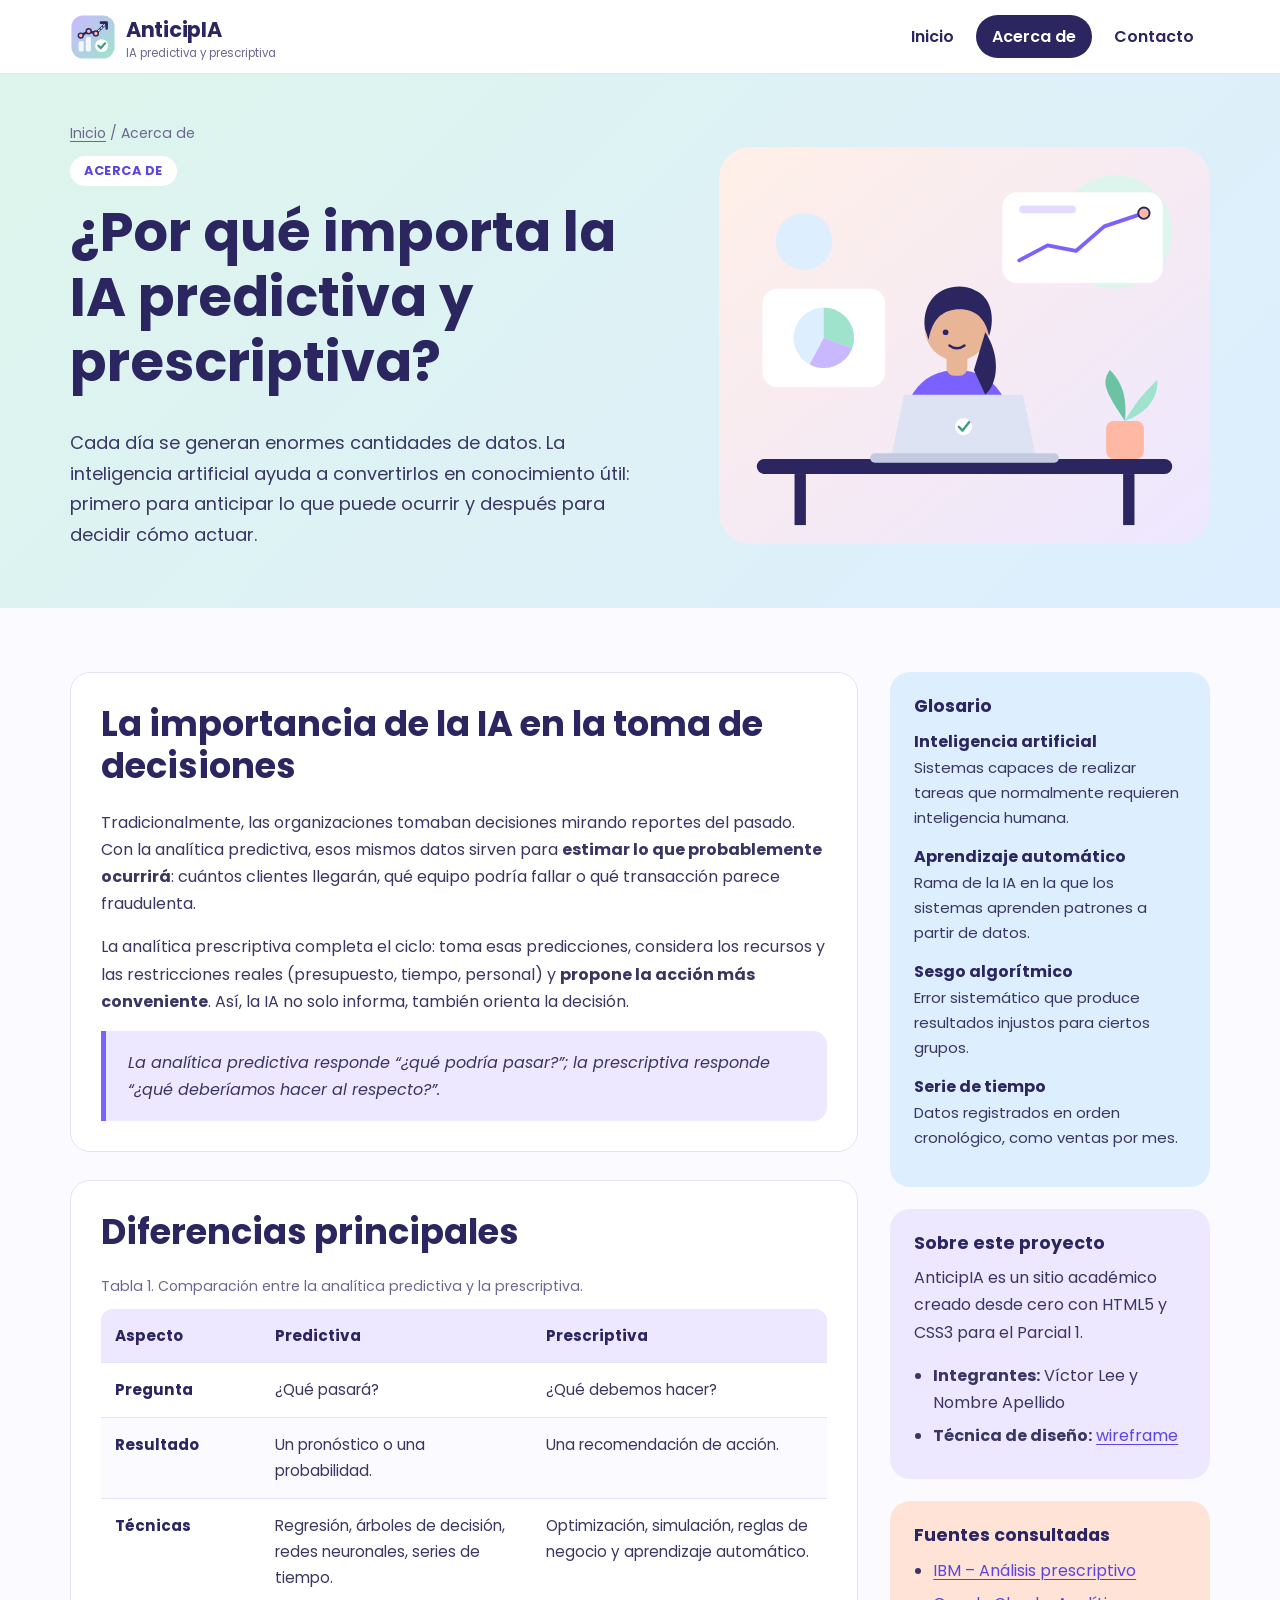
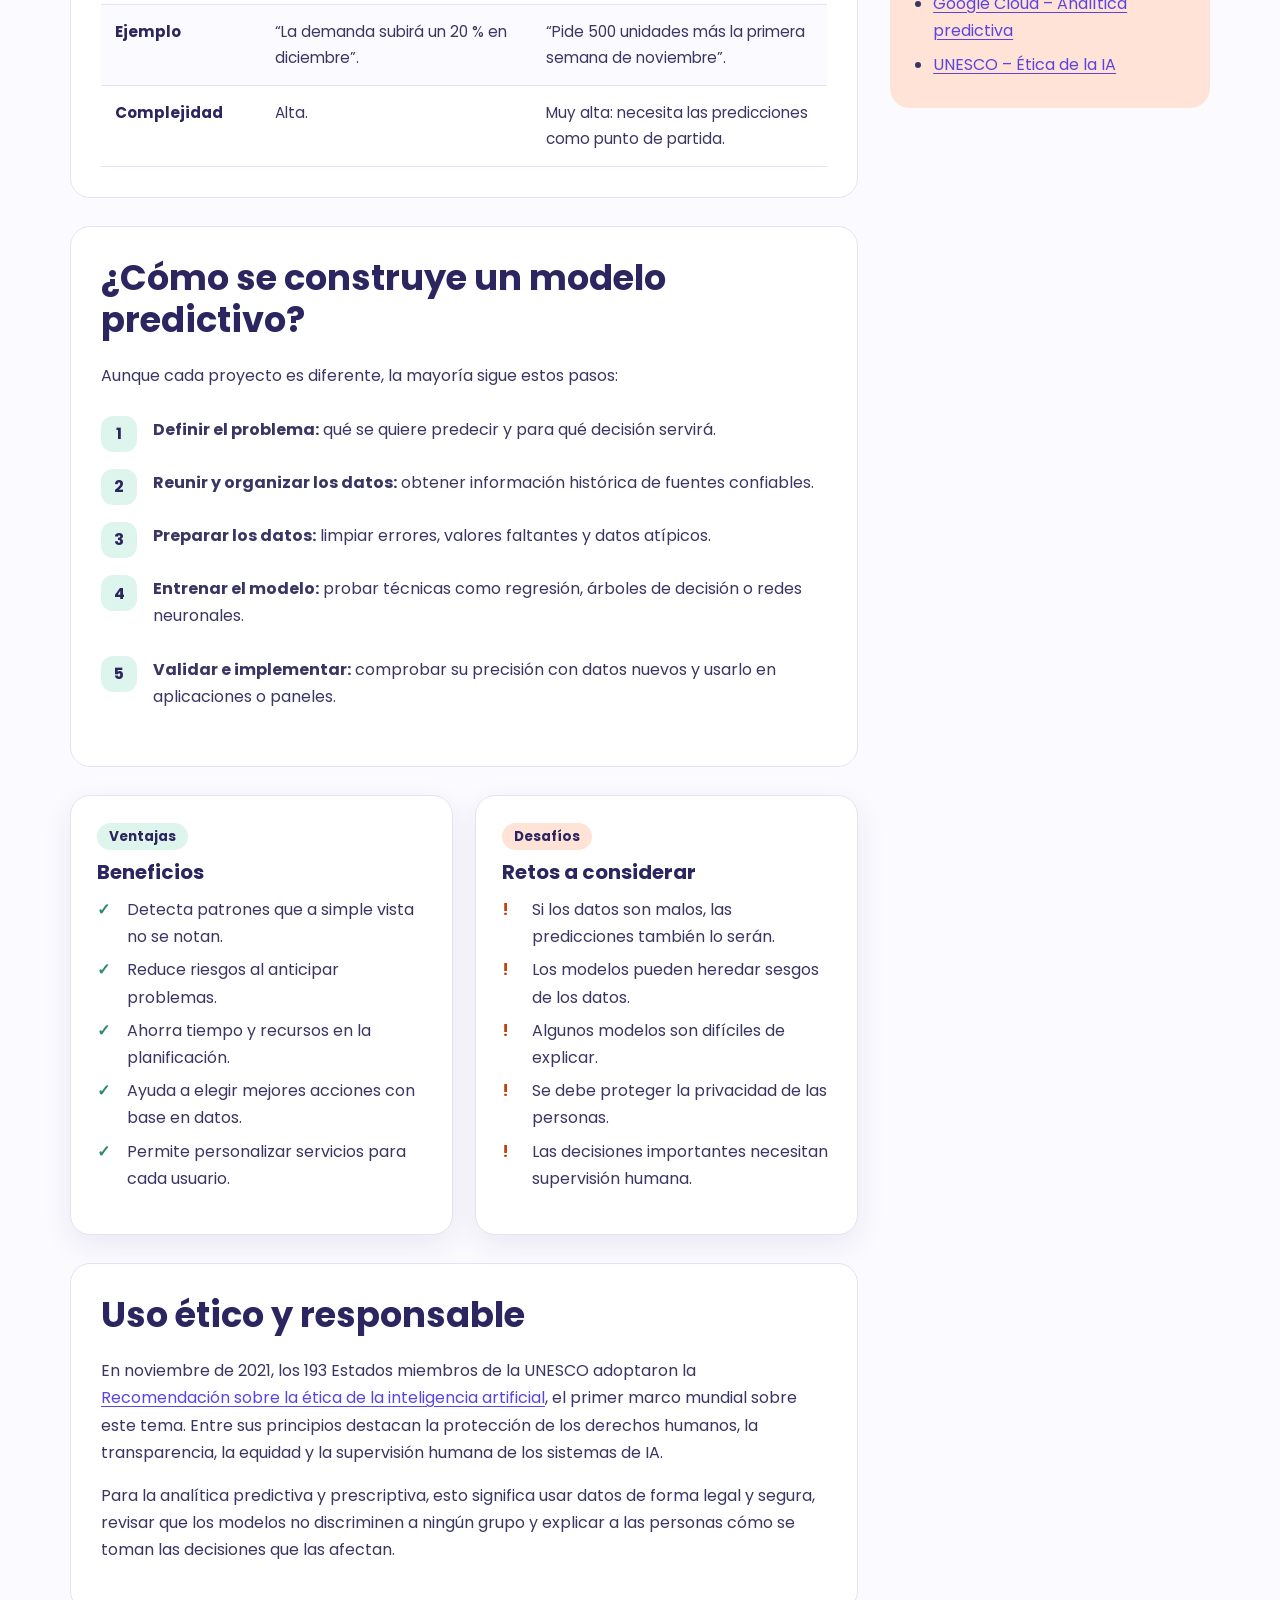
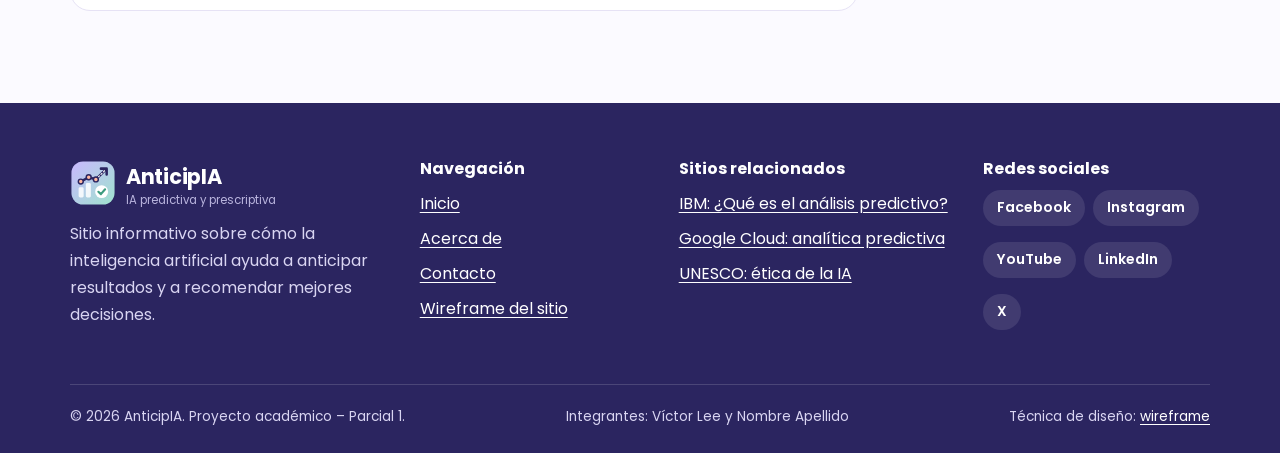
==== html/acerca.html @ fa4c0214 "a a" ====
<!DOCTYPE html>
<html lang="es">
<head>
  <meta charset="UTF-8">
  <meta name="viewport" content="width=device-width, initial-scale=1.0">
  <meta name="description" content="Importancia, diferencias, proceso, ventajas y ética de la IA predictiva y prescriptiva.">
  <meta name="author" content="Víctor Lee">
  <title>Acerca de | AnticipIA</title>
  <link rel="icon" href="../img/logo.svg" type="image/svg+xml">
  <link rel="preconnect" href="https://fonts.googleapis.com">
  <link rel="preconnect" href="https://fonts.gstatic.com" crossorigin>
  <link href="https://fonts.googleapis.com/css2?family=Poppins:wght@400;500;600;700&amp;display=swap" rel="stylesheet">
  <link rel="stylesheet" href="../css/estilos.css">
</head>
<body>
  <a class="saltar" href="#contenido">Saltar al contenido</a>

  <header class="encabezado">
    <div class="contenedor">
      <a class="marca" href="../index.html" aria-label="AnticipIA, ir al inicio">
        <img src="../img/logo.svg" alt="Logo de AnticipIA" width="46" height="46">
        <div>
          <strong>AnticipIA</strong>
          <span>IA predictiva y prescriptiva</span>
        </div>
      </a>
      <nav class="menu" aria-label="Menú principal">
        <ul>
          <li><a href="../index.html">Inicio</a></li>
          <li><a href="acerca.html" aria-current="page">Acerca de</a></li>
          <li><a href="contacto.html">Contacto</a></li>
        </ul>
      </nav>
    </div>
  </header>

  <main id="contenido">
    <section class="portada interna menta">
      <div class="contenedor">
        <div>
          <p class="migas"><a href="../index.html">Inicio</a> / Acerca de</p>
          <span class="etiqueta">Acerca de</span>
          <h1>¿Por qué importa la IA predictiva y prescriptiva?</h1>
          <p class="intro">Cada día se generan enormes cantidades de datos. La inteligencia artificial ayuda a convertirlos en conocimiento útil: primero para anticipar lo que puede ocurrir y después para decidir cómo actuar.</p>
        </div>
        <figure>
          <img src="../img/persona-datos.svg" alt="Ilustración de una analista trabajando en su computadora con gráficas y predicciones a su alrededor" width="520" height="420">
        </figure>
      </div>
    </section>

    <section class="seccion">
      <div class="contenedor con-aside">
        <div>
          <!-- Importancia -->
          <article class="bloque" id="importancia">
            <h2>La importancia de la IA en la toma de decisiones</h2>
            <p>
              Tradicionalmente, las organizaciones tomaban decisiones mirando reportes del pasado.
              Con la analítica predictiva, esos mismos datos sirven para <strong>estimar lo que
              probablemente ocurrirá</strong>: cuántos clientes llegarán, qué equipo podría fallar o
              qué transacción parece fraudulenta.
            </p>
            <p>
              La analítica prescriptiva completa el ciclo: toma esas predicciones, considera los
              recursos y las restricciones reales (presupuesto, tiempo, personal) y
              <strong>propone la acción más conveniente</strong>. Así, la IA no solo informa,
              también orienta la decisión.
            </p>
            <blockquote>
              La analítica predictiva responde “¿qué podría pasar?”; la prescriptiva responde “¿qué deberíamos hacer al respecto?”.
            </blockquote>
          </article>

          <!-- Comparación -->
          <article class="bloque" id="diferencias">
            <h2>Diferencias principales</h2>
            <div class="tabla-contenedor">
              <table>
                <caption>Tabla 1. Comparación entre la analítica predictiva y la prescriptiva.</caption>
                <thead>
                  <tr>
                    <th scope="col">Aspecto</th>
                    <th scope="col">Predictiva</th>
                    <th scope="col">Prescriptiva</th>
                  </tr>
                </thead>
                <tbody>
                  <tr>
                    <th scope="row">Pregunta</th>
                    <td>¿Qué pasará?</td>
                    <td>¿Qué debemos hacer?</td>
                  </tr>
                  <tr>
                    <th scope="row">Resultado</th>
                    <td>Un pronóstico o una probabilidad.</td>
                    <td>Una recomendación de acción.</td>
                  </tr>
                  <tr>
                    <th scope="row">Técnicas</th>
                    <td>Regresión, árboles de decisión, redes neuronales, series de tiempo.</td>
                    <td>Optimización, simulación, reglas de negocio y aprendizaje automático.</td>
                  </tr>
                  <tr>
                    <th scope="row">Ejemplo</th>
                    <td>“La demanda subirá un 20&nbsp;% en diciembre”.</td>
                    <td>“Pide 500 unidades más la primera semana de noviembre”.</td>
                  </tr>
                  <tr>
                    <th scope="row">Complejidad</th>
                    <td>Alta.</td>
                    <td>Muy alta: necesita las predicciones como punto de partida.</td>
                  </tr>
                </tbody>
              </table>
            </div>
          </article>

          <!-- Proceso -->
          <article class="bloque" id="proceso">
            <h2>¿Cómo se construye un modelo predictivo?</h2>
            <p>Aunque cada proyecto es diferente, la mayoría sigue estos pasos:</p>
            <ol class="lista-proceso">
              <li><strong>Definir el problema:</strong> qué se quiere predecir y para qué decisión servirá.</li>
              <li><strong>Reunir y organizar los datos:</strong> obtener información histórica de fuentes confiables.</li>
              <li><strong>Preparar los datos:</strong> limpiar errores, valores faltantes y datos atípicos.</li>
              <li><strong>Entrenar el modelo:</strong> probar técnicas como regresión, árboles de decisión o redes neuronales.</li>
              <li><strong>Validar e implementar:</strong> comprobar su precisión con datos nuevos y usarlo en aplicaciones o paneles.</li>
            </ol>
          </article>

          <!-- Ventajas y desafíos -->
          <div class="tarjetas dos">
            <article class="tarjeta">
              <span class="pregunta fondo-menta">Ventajas</span>
              <h3>Beneficios</h3>
              <ul class="lista-check">
                <li>Detecta patrones que a simple vista no se notan.</li>
                <li>Reduce riesgos al anticipar problemas.</li>
                <li>Ahorra tiempo y recursos en la planificación.</li>
                <li>Ayuda a elegir mejores acciones con base en datos.</li>
                <li>Permite personalizar servicios para cada usuario.</li>
              </ul>
            </article>
            <article class="tarjeta">
              <span class="pregunta fondo-durazno">Desafíos</span>
              <h3>Retos a considerar</h3>
              <ul class="lista-check lista-alerta">
                <li>Si los datos son malos, las predicciones también lo serán.</li>
                <li>Los modelos pueden heredar sesgos de los datos.</li>
                <li>Algunos modelos son difíciles de explicar.</li>
                <li>Se debe proteger la privacidad de las personas.</li>
                <li>Las decisiones importantes necesitan supervisión humana.</li>
              </ul>
            </article>
          </div>

          <!-- Ética -->
          <article class="bloque separado" id="etica">
            <h2>Uso ético y responsable</h2>
            <p>
              En noviembre de 2021, los 193 Estados miembros de la UNESCO adoptaron la
              <a href="https://www.unesco.org/en/artificial-intelligence/recommendation-ethics" target="_blank" rel="noopener noreferrer">Recomendación sobre la ética de la inteligencia artificial</a>,
              el primer marco mundial sobre este tema. Entre sus principios destacan la protección de los
              derechos humanos, la transparencia, la equidad y la supervisión humana de los sistemas de IA.
            </p>
            <p>
              Para la analítica predictiva y prescriptiva, esto significa usar datos de forma legal y
              segura, revisar que los modelos no discriminen a ningún grupo y explicar a las personas
              cómo se toman las decisiones que las afectan.
            </p>
          </article>
        </div>

        <aside class="lateral" aria-label="Información complementaria">
          <section class="nota cielo">
            <h3>Glosario</h3>
            <dl>
              <dt>Inteligencia artificial</dt>
              <dd>Sistemas capaces de realizar tareas que normalmente requieren inteligencia humana.</dd>
              <dt>Aprendizaje automático</dt>
              <dd>Rama de la IA en la que los sistemas aprenden patrones a partir de datos.</dd>
              <dt>Sesgo algorítmico</dt>
              <dd>Error sistemático que produce resultados injustos para ciertos grupos.</dd>
              <dt>Serie de tiempo</dt>
              <dd>Datos registrados en orden cronológico, como ventas por mes.</dd>
            </dl>
          </section>

          <section class="nota lavanda">
            <h3>Sobre este proyecto</h3>
            <p>AnticipIA es un sitio académico creado desde cero con HTML5 y CSS3 para el Parcial 1.</p>
            <ul>
              <li><strong>Integrantes:</strong> Víctor Lee y Nombre Apellido</li>
              <li><strong>Técnica de diseño:</strong> <a href="wireframe.html">wireframe</a></li>
            </ul>
          </section>

          <section class="nota durazno">
            <h3>Fuentes consultadas</h3>
            <ul>
              <li><a href="https://www.ibm.com/think/topics/prescriptive-analytics" target="_blank" rel="noopener noreferrer">IBM – Análisis prescriptivo</a></li>
              <li><a href="https://cloud.google.com/learn/what-is-predictive-analytics?hl=es-419" target="_blank" rel="noopener noreferrer">Google Cloud – Analítica predictiva</a></li>
              <li><a href="https://www.unesco.org/en/artificial-intelligence/recommendation-ethics" target="_blank" rel="noopener noreferrer">UNESCO – Ética de la IA</a></li>
            </ul>
          </section>
        </aside>
      </div>
    </section>
  </main>

  <footer class="pie">
    <div class="contenedor">
      <div class="pie-columnas">
        <section>
          <a class="marca" href="../index.html">
            <img src="../img/logo.svg" alt="" width="46" height="46">
            <div>
              <strong>AnticipIA</strong>
              <span>IA predictiva y prescriptiva</span>
            </div>
          </a>
          <p>Sitio informativo sobre cómo la inteligencia artificial ayuda a anticipar resultados y a recomendar mejores decisiones.</p>
        </section>

        <nav aria-label="Navegación del pie">
          <h2>Navegación</h2>
          <ul>
            <li><a href="../index.html">Inicio</a></li>
            <li><a href="acerca.html">Acerca de</a></li>
            <li><a href="contacto.html">Contacto</a></li>
            <li><a href="wireframe.html">Wireframe del sitio</a></li>
          </ul>
        </nav>

        <section>
          <h2>Sitios relacionados</h2>
          <ul>
            <li><a href="https://www.ibm.com/think/topics/predictive-analytics" target="_blank" rel="noopener noreferrer">IBM: ¿Qué es el análisis predictivo?</a></li>
            <li><a href="https://cloud.google.com/learn/what-is-predictive-analytics?hl=es-419" target="_blank" rel="noopener noreferrer">Google Cloud: analítica predictiva</a></li>
            <li><a href="https://www.unesco.org/en/artificial-intelligence/recommendation-ethics" target="_blank" rel="noopener noreferrer">UNESCO: ética de la IA</a></li>
          </ul>
        </section>

        <section>
          <h2>Redes sociales</h2>
          <ul class="redes-lista">
            <li><a href="https://www.facebook.com/" target="_blank" rel="noopener noreferrer">Facebook</a></li>
            <li><a href="https://www.instagram.com/" target="_blank" rel="noopener noreferrer">Instagram</a></li>
            <li><a href="https://www.youtube.com/" target="_blank" rel="noopener noreferrer">YouTube</a></li>
            <li><a href="https://www.linkedin.com/" target="_blank" rel="noopener noreferrer">LinkedIn</a></li>
            <li><a href="https://x.com/" target="_blank" rel="noopener noreferrer">X</a></li>
          </ul>
        </section>
      </div>

      <div class="pie-inferior">
        <p>&copy; 2026 AnticipIA. Proyecto académico &ndash; Parcial 1.</p>
        <p>Integrantes: Víctor Lee y Nombre Apellido</p>
        <p>Técnica de diseño: <a href="wireframe.html">wireframe</a></p>
      </div>
    </div>
  </footer>
</body>
</html>
---- css/estilos.css ----
/* =========================================================
   AnticipIA - IA para el análisis predictivo y prescriptivo
   Hoja de estilos principal (CSS3)
   ========================================================= */

/* ---------- Variables (paleta pastel) ---------- */
:root {
  --lavanda: #EDE7FF;
  --lavanda-2: #E4DBFF;
  --menta: #DDF5EC;
  --durazno: #FFE3D6;
  --cielo: #DDEEFF;
  --tinta: #2B2560;
  --texto: #3A3663;
  --suave: #6B6890;
  --violeta: #5B45E0;
  --violeta-claro: #7B61FF;
  --verde: #2F8A6E;
  --rojo: #C2410C;
  --fondo: #FBFAFF;
  --blanco: #FFFFFF;
  --borde: #E6E2F5;
  --radio: 20px;
  --sombra: 0 10px 30px rgba(43, 37, 96, 0.08);
  --ancho: 1140px;
}

/* ---------- Base ---------- */
*,
*::before,
*::after {
  box-sizing: border-box;
}

html {
  scroll-behavior: smooth;
}

body {
  margin: 0;
  font-family: "Poppins", "Segoe UI", Arial, sans-serif;
  font-size: 1rem;
  line-height: 1.7;
  color: var(--texto);
  background: var(--fondo);
}

img,
video {
  display: block;
  max-width: 100%;
  height: auto;
}

h1,
h2,
h3,
h4 {
  margin: 0 0 0.6em;
  color: var(--tinta);
  line-height: 1.2;
}

h1 { font-size: clamp(2.1rem, 4.6vw, 3.4rem); }
h2 { font-size: clamp(1.6rem, 3vw, 2.2rem); }
h3 { font-size: 1.25rem; }

p { margin: 0 0 1em; }

a {
  color: var(--violeta);
  text-underline-offset: 3px;
}

a:hover { color: var(--tinta); }

:focus-visible {
  outline: 3px solid var(--violeta-claro);
  outline-offset: 3px;
  border-radius: 6px;
}

.contenedor {
  width: min(var(--ancho), 92%);
  margin-inline: auto;
}

.saltar {
  position: absolute;
  left: -999px;
  top: 8px;
  padding: 8px 14px;
  background: var(--tinta);
  color: var(--blanco);
  border-radius: 8px;
  z-index: 100;
}

.saltar:focus { left: 8px; }

/* ---------- Encabezado ---------- */
.encabezado {
  position: sticky;
  top: 0;
  z-index: 50;
  background: rgba(255, 255, 255, 0.88);
  backdrop-filter: blur(10px);
  border-bottom: 1px solid var(--borde);
}

.encabezado .contenedor {
  display: flex;
  align-items: center;
  justify-content: space-between;
  gap: 16px;
  padding-block: 12px;
}

.marca {
  display: flex;
  align-items: center;
  gap: 10px;
  text-decoration: none;
  color: var(--tinta);
}

.marca img { width: 46px; height: 46px; }

.marca strong {
  font-size: 1.3rem;
  letter-spacing: -0.3px;
}

.marca span {
  display: block;
  font-size: 0.72rem;
  color: var(--suave);
  line-height: 1.2;
}

.menu ul {
  display: flex;
  flex-wrap: wrap;
  gap: 6px;
  margin: 0;
  padding: 0;
  list-style: none;
}

.menu a {
  display: inline-block;
  padding: 8px 16px;
  border-radius: 999px;
  color: var(--tinta);
  font-weight: 600;
  text-decoration: none;
  transition: background 0.25s ease, color 0.25s ease;
}

.menu a:hover { background: var(--lavanda); }

.menu a[aria-current="page"] {
  background: var(--tinta);
  color: var(--blanco);
}

/* ---------- Botones ---------- */
.boton {
  display: inline-block;
  padding: 12px 24px;
  border: 2px solid var(--violeta);
  border-radius: 999px;
  background: var(--violeta);
  color: var(--blanco);
  font: inherit;
  font-weight: 600;
  text-decoration: none;
  cursor: pointer;
  transition: transform 0.2s ease, box-shadow 0.2s ease, background 0.2s ease;
}

.boton:hover {
  color: var(--blanco);
  background: var(--tinta);
  border-color: var(--tinta);
  transform: translateY(-2px);
  box-shadow: 0 8px 18px rgba(91, 69, 224, 0.28);
}

.boton.secundario {
  background: transparent;
  color: var(--tinta);
  border-color: var(--tinta);
}

.boton.secundario:hover {
  background: var(--tinta);
  color: var(--blanco);
}

/* ---------- Portada (hero) ---------- */
.portada {
  padding: 64px 0 56px;
  background:
    radial-gradient(circle at 90% 10%, var(--durazno) 0, transparent 30%),
    radial-gradient(circle at 5% 90%, var(--menta) 0, transparent 35%),
    var(--lavanda);
}

.portada .contenedor {
  display: grid;
  grid-template-columns: 1.1fr 0.9fr;
  align-items: center;
  gap: 48px;
}

.etiqueta {
  display: inline-block;
  margin-bottom: 14px;
  padding: 4px 14px;
  border-radius: 999px;
  background: var(--blanco);
  color: var(--violeta);
  font-size: 0.8rem;
  font-weight: 700;
  letter-spacing: 0.5px;
  text-transform: uppercase;
}

.portada p.intro {
  font-size: 1.12rem;
  max-width: 560px;
}

.acciones {
  display: flex;
  flex-wrap: wrap;
  gap: 12px;
  margin-top: 24px;
}

.portada figure { margin: 0; }

.portada figure img {
  border-radius: 32px;
  box-shadow: var(--sombra);
}

.preguntas-clave {
  display: flex;
  flex-wrap: wrap;
  gap: 10px;
  margin: 28px 0 0;
  padding: 0;
  list-style: none;
}

.preguntas-clave li {
  padding: 6px 14px;
  border-radius: 12px;
  background: rgba(255, 255, 255, 0.7);
  font-size: 0.9rem;
  font-weight: 600;
  color: var(--tinta);
}

/* Portada interna (acerca / contacto) */
.portada.interna { padding: 48px 0 40px; }

.portada.interna.menta { background: linear-gradient(135deg, var(--menta), var(--cielo)); }
.portada.interna.durazno { background: linear-gradient(135deg, var(--durazno), var(--lavanda)); }

.migas {
  margin-bottom: 10px;
  font-size: 0.88rem;
  color: var(--suave);
}

.migas a { color: var(--suave); }

/* ---------- Secciones ---------- */
.seccion { padding: 64px 0; }

.seccion.alterna { background: var(--blanco); }

.titulo-seccion {
  max-width: 720px;
  margin-bottom: 32px;
}

.titulo-seccion p { color: var(--suave); }

/* Diseño con artículos + aside */
.con-aside {
  display: grid;
  grid-template-columns: minmax(0, 1fr) 320px;
  gap: 32px;
  align-items: start;
}

.tarjetas {
  display: grid;
  grid-template-columns: repeat(3, minmax(0, 1fr));
  gap: 22px;
}

.tarjetas.dos { grid-template-columns: repeat(2, minmax(0, 1fr)); }

.tarjeta {
  padding: 26px;
  border: 1px solid var(--borde);
  border-radius: var(--radio);
  background: var(--blanco);
  box-shadow: var(--sombra);
  transition: transform 0.25s ease, box-shadow 0.25s ease;
}

.tarjeta:hover {
  transform: translateY(-4px);
  box-shadow: 0 16px 36px rgba(43, 37, 96, 0.12);
}

.tarjeta .icono {
  width: 64px;
  height: 64px;
  margin-bottom: 16px;
}

.tarjeta ul,
.bloque ul,
.bloque ol {
  padding-left: 1.2em;
  margin: 0 0 1em;
}

.tarjeta li,
.bloque li { margin-bottom: 6px; }

.pregunta {
  display: inline-block;
  margin-bottom: 10px;
  padding: 2px 12px;
  border-radius: 999px;
  font-size: 0.85rem;
  font-weight: 700;
  color: var(--tinta);
}

.fondo-lavanda { background: var(--lavanda-2); }
.fondo-durazno { background: var(--durazno); }
.fondo-menta { background: var(--menta); }
.fondo-cielo { background: var(--cielo); }

/* Aside */
.lateral {
  display: grid;
  gap: 22px;
  position: sticky;
  top: 96px;
}

.nota {
  padding: 24px;
  border-radius: var(--radio);
  background: var(--menta);
}

.nota.cielo { background: var(--cielo); }
.nota.durazno { background: var(--durazno); }
.nota.lavanda { background: var(--lavanda); }

.nota h3 { font-size: 1.1rem; }

.nota ul,
.nota ol {
  margin: 0;
  padding-left: 1.2em;
}

.nota li { margin-bottom: 6px; }

/* Figura escalera */
.figura {
  margin: 0;
  padding: 18px;
  border: 1px solid var(--borde);
  border-radius: var(--radio);
  background: var(--blanco);
}

.figura img { width: 100%; border-radius: 14px; }

.figura figcaption {
  margin-top: 10px;
  font-size: 0.88rem;
  color: var(--suave);
  text-align: center;
}

.niveles {
  display: grid;
  grid-template-columns: repeat(4, minmax(0, 1fr));
  gap: 16px;
  margin: 28px 0 0;
  padding: 0;
  list-style: none;
  counter-reset: nivel;
}

.niveles li {
  position: relative;
  padding: 22px 18px 18px;
  border-radius: 16px;
  counter-increment: nivel;
}

.niveles li::before {
  content: counter(nivel);
  position: absolute;
  top: -14px;
  left: 18px;
  display: grid;
  place-items: center;
  width: 30px;
  height: 30px;
  border-radius: 50%;
  background: var(--tinta);
  color: var(--blanco);
  font-weight: 700;
  font-size: 0.9rem;
}

.niveles strong {
  display: block;
  color: var(--tinta);
}

/* Pasos (ejemplo de flujo) */
.pasos {
  display: grid;
  grid-template-columns: repeat(3, minmax(0, 1fr));
  gap: 20px;
  margin: 0;
  padding: 0;
  list-style: none;
}

.pasos li {
  padding: 22px;
  border-left: 5px solid var(--violeta-claro);
  border-radius: 14px;
  background: var(--fondo);
}

.pasos li strong {
  display: block;
  color: var(--tinta);
  margin-bottom: 4px;
}

/* Multimedia */
.multimedia {
  display: grid;
  grid-template-columns: 1.4fr 1fr;
  gap: 24px;
}

.multimedia video {
  width: 100%;
  border-radius: 14px;
  background: var(--tinta);
}

.multimedia audio {
  width: 100%;
  margin: 8px 0 16px;
}

.reproductor-audio {
  display: grid;
  place-items: center;
  height: 150px;
  margin-bottom: 12px;
  border-radius: 14px;
  background: linear-gradient(135deg, var(--lavanda-2), var(--durazno));
}

.ondas {
  display: flex;
  align-items: center;
  gap: 6px;
  height: 70px;
}

.ondas span {
  width: 8px;
  border-radius: 4px;
  background: var(--tinta);
  animation: onda 1.4s ease-in-out infinite;
}

.ondas span:nth-child(1) { height: 30%; animation-delay: 0s; }
.ondas span:nth-child(2) { height: 70%; animation-delay: 0.15s; }
.ondas span:nth-child(3) { height: 45%; animation-delay: 0.3s; }
.ondas span:nth-child(4) { height: 90%; animation-delay: 0.45s; }
.ondas span:nth-child(5) { height: 55%; animation-delay: 0.6s; }
.ondas span:nth-child(6) { height: 80%; animation-delay: 0.75s; }
.ondas span:nth-child(7) { height: 35%; animation-delay: 0.9s; }

@keyframes onda {
  0%, 100% { transform: scaleY(1); }
  50% { transform: scaleY(0.45); }
}

details {
  border-top: 1px solid var(--borde);
  padding-top: 12px;
}

summary {
  cursor: pointer;
  font-weight: 600;
  color: var(--tinta);
}

details p { margin-top: 10px; font-size: 0.95rem; }

/* Enlaces externos */
.enlaces-externos .tarjeta a.enlace {
  display: inline-block;
  margin-top: 6px;
  font-weight: 600;
}

.dominio {
  display: block;
  font-size: 0.8rem;
  color: var(--suave);
}

/* ---------- Acerca de ---------- */
.dos-columnas {
  display: grid;
  grid-template-columns: 1fr 1fr;
  gap: 40px;
  align-items: center;
}

.dos-columnas img {
  border-radius: 28px;
  box-shadow: var(--sombra);
}

.bloque {
  margin-bottom: 28px;
  padding: 30px;
  border: 1px solid var(--borde);
  border-radius: var(--radio);
  background: var(--blanco);
}

.tabla-contenedor { overflow-x: auto; }

table {
  width: 100%;
  border-collapse: collapse;
  font-size: 0.95rem;
}

caption {
  margin-bottom: 10px;
  font-size: 0.88rem;
  color: var(--suave);
  text-align: left;
}

th,
td {
  padding: 14px;
  text-align: left;
  vertical-align: top;
  border-bottom: 1px solid var(--borde);
}

thead th {
  background: var(--lavanda);
  color: var(--tinta);
}

thead th:first-child { border-radius: 12px 0 0 0; }
thead th:last-child { border-radius: 0 12px 0 0; }

tbody th { color: var(--tinta); width: 22%; }

tbody tr:nth-child(even) { background: var(--fondo); }

.lista-proceso {
  counter-reset: paso;
  list-style: none;
  padding: 0 !important;
}

.lista-proceso li {
  position: relative;
  padding: 10px 0 10px 52px;
  counter-increment: paso;
}

.lista-proceso li::before {
  content: counter(paso);
  position: absolute;
  left: 0;
  top: 10px;
  display: grid;
  place-items: center;
  width: 36px;
  height: 36px;
  border-radius: 12px;
  background: var(--menta);
  color: var(--tinta);
  font-weight: 700;
}

.lista-check {
  list-style: none;
  padding: 0 !important;
}

.lista-check li {
  position: relative;
  padding-left: 30px;
}

.lista-check li::before {
  content: "✓";
  position: absolute;
  left: 0;
  top: 0;
  color: var(--verde);
  font-weight: 700;
}

.lista-alerta li::before {
  content: "!";
  color: var(--rojo);
}

dl { margin: 0; }

dt {
  font-weight: 700;
  color: var(--tinta);
}

dd {
  margin: 0 0 12px;
  font-size: 0.93rem;
}

blockquote {
  margin: 0;
  padding: 18px 22px;
  border-left: 5px solid var(--violeta-claro);
  border-radius: 0 14px 14px 0;
  background: var(--lavanda);
  font-style: italic;
}

/* ---------- Contacto ---------- */
.formulario {
  padding: 32px;
  border: 1px solid var(--borde);
  border-radius: var(--radio);
  background: var(--blanco);
  box-shadow: var(--sombra);
}

fieldset {
  margin: 0 0 20px;
  padding: 0;
  border: 0;
}

legend {
  margin-bottom: 12px;
  font-size: 1.15rem;
  font-weight: 700;
  color: var(--tinta);
}

.campos {
  display: grid;
  grid-template-columns: 1fr 1fr;
  gap: 16px 20px;
}

.campo { display: flex; flex-direction: column; }

.campo.completo { grid-column: 1 / -1; }

.campo label {
  margin-bottom: 6px;
  font-weight: 600;
  color: var(--tinta);
}

.campo label abbr {
  color: var(--rojo);
  text-decoration: none;
}

.campo input,
.campo select,
.campo textarea {
  width: 100%;
  padding: 12px 14px;
  border: 2px solid var(--borde);
  border-radius: 12px;
  background: var(--fondo);
  color: var(--texto);
  font: inherit;
  transition: border-color 0.2s ease, background 0.2s ease;
}

.campo textarea {
  min-height: 130px;
  resize: vertical;
}

.campo input:focus,
.campo select:focus,
.campo textarea:focus {
  outline: none;
  border-color: var(--violeta-claro);
  background: var(--blanco);
}

.ayuda {
  margin-top: 4px;
  font-size: 0.8rem;
  color: var(--suave);
}

/* Validación visual solo con CSS3 */
.campo input:not(:placeholder-shown):invalid,
.campo textarea:not(:placeholder-shown):invalid {
  border-color: var(--rojo);
  background: #FFF4EF;
}

.campo input:not(:placeholder-shown):invalid ~ .ayuda,
.campo textarea:not(:placeholder-shown):invalid ~ .ayuda {
  color: var(--rojo);
}

.campo input:not(:placeholder-shown):valid,
.campo textarea:not(:placeholder-shown):valid {
  border-color: #6CC3A3;
}

.casilla {
  display: flex;
  gap: 10px;
  align-items: flex-start;
  font-size: 0.93rem;
}

.casilla input {
  width: 20px;
  height: 20px;
  margin-top: 4px;
  accent-color: var(--violeta);
}

.botones-form {
  display: flex;
  flex-wrap: wrap;
  gap: 12px;
  margin-top: 8px;
}

.redes-lista {
  display: flex;
  flex-wrap: wrap;
  gap: 8px;
  margin: 0;
  padding: 0;
  list-style: none;
}

.redes-lista a {
  display: inline-block;
  padding: 6px 14px;
  border-radius: 999px;
  background: var(--blanco);
  color: var(--tinta);
  font-size: 0.88rem;
  font-weight: 600;
  text-decoration: none;
  transition: background 0.2s ease;
}

.redes-lista a:hover {
  background: var(--tinta);
  color: var(--blanco);
}

.faq details {
  padding: 14px 0;
  border-top: 1px solid var(--borde);
}

.faq details:first-of-type { border-top: 0; }

/* ---------- Pie de página ---------- */
.pie {
  margin-top: 0;
  padding: 56px 0 24px;
  background: var(--tinta);
  color: #D9D5F2;
}

.pie a { color: #FFFFFF; }

.pie a:hover { color: var(--durazno); }

.pie h2 {
  font-size: 1rem;
  color: var(--blanco);
  margin-bottom: 12px;
}

.pie-columnas {
  display: grid;
  grid-template-columns: 1.4fr 1fr 1.2fr 1fr;
  gap: 32px;
}

.pie .marca { color: var(--blanco); margin-bottom: 12px; }
.pie .marca span { color: #B9B4DD; }

.pie ul {
  margin: 0;
  padding: 0;
  list-style: none;
}

.pie li { margin-bottom: 8px; }

.pie .redes-lista a {
  background: rgba(255, 255, 255, 0.1);
  color: var(--blanco);
}

.pie .redes-lista a:hover {
  background: var(--durazno);
  color: var(--tinta);
}

.pie-inferior {
  display: flex;
  flex-wrap: wrap;
  justify-content: space-between;
  gap: 12px;
  margin-top: 40px;
  padding-top: 20px;
  border-top: 1px solid rgba(255, 255, 255, 0.15);
  font-size: 0.85rem;
}

.pie-inferior p { margin: 0; }

/* ---------- Adaptable (responsive) ---------- */
@media (max-width: 980px) {
  .con-aside,
  .multimedia,
  .dos-columnas { grid-template-columns: minmax(0, 1fr); }

  .lateral { position: static; }

  .tarjetas { grid-template-columns: repeat(2, minmax(0, 1fr)); }

  .niveles { grid-template-columns: repeat(2, minmax(0, 1fr)); row-gap: 26px; }

  .pie-columnas { grid-template-columns: 1fr 1fr; }
}

@media (max-width: 760px) {
  .portada .contenedor { grid-template-columns: 1fr; gap: 32px; }

  .encabezado .contenedor { flex-direction: column; align-items: flex-start; gap: 8px; }

  .tarjetas,
  .tarjetas.dos,
  .pasos,
  .campos,
  .pie-columnas { grid-template-columns: 1fr; }

  .seccion { padding: 48px 0; }

  .bloque,
  .formulario { padding: 22px; }
}

@media (max-width: 480px) {
  .niveles { grid-template-columns: 1fr; }

  .menu a { padding: 6px 12px; }
}

@media (prefers-reduced-motion: reduce) {
  * { animation: none !important; transition: none !important; scroll-behavior: auto !important; }
}

/* ---------- Utilidades ---------- */
.tarjeta.ancha { grid-column: 1 / -1; }

.tarjeta.ancha ul {
  columns: 2;
  column-gap: 32px;
}

.tarjeta.ancha li { break-inside: avoid; }

.nota-video {
  margin: 12px 0 0;
  font-size: 0.9rem;
  color: var(--suave);
}

@media (max-width: 760px) {
  .tarjeta.ancha ul { columns: 1; }
}

.separado { margin-top: 28px; }

.figura img {
  max-width: 820px;
  margin-inline: auto;
}

.portada.interna figure img { box-shadow: none; }

@media (max-width: 760px) {
  table { min-width: 560px; }
}
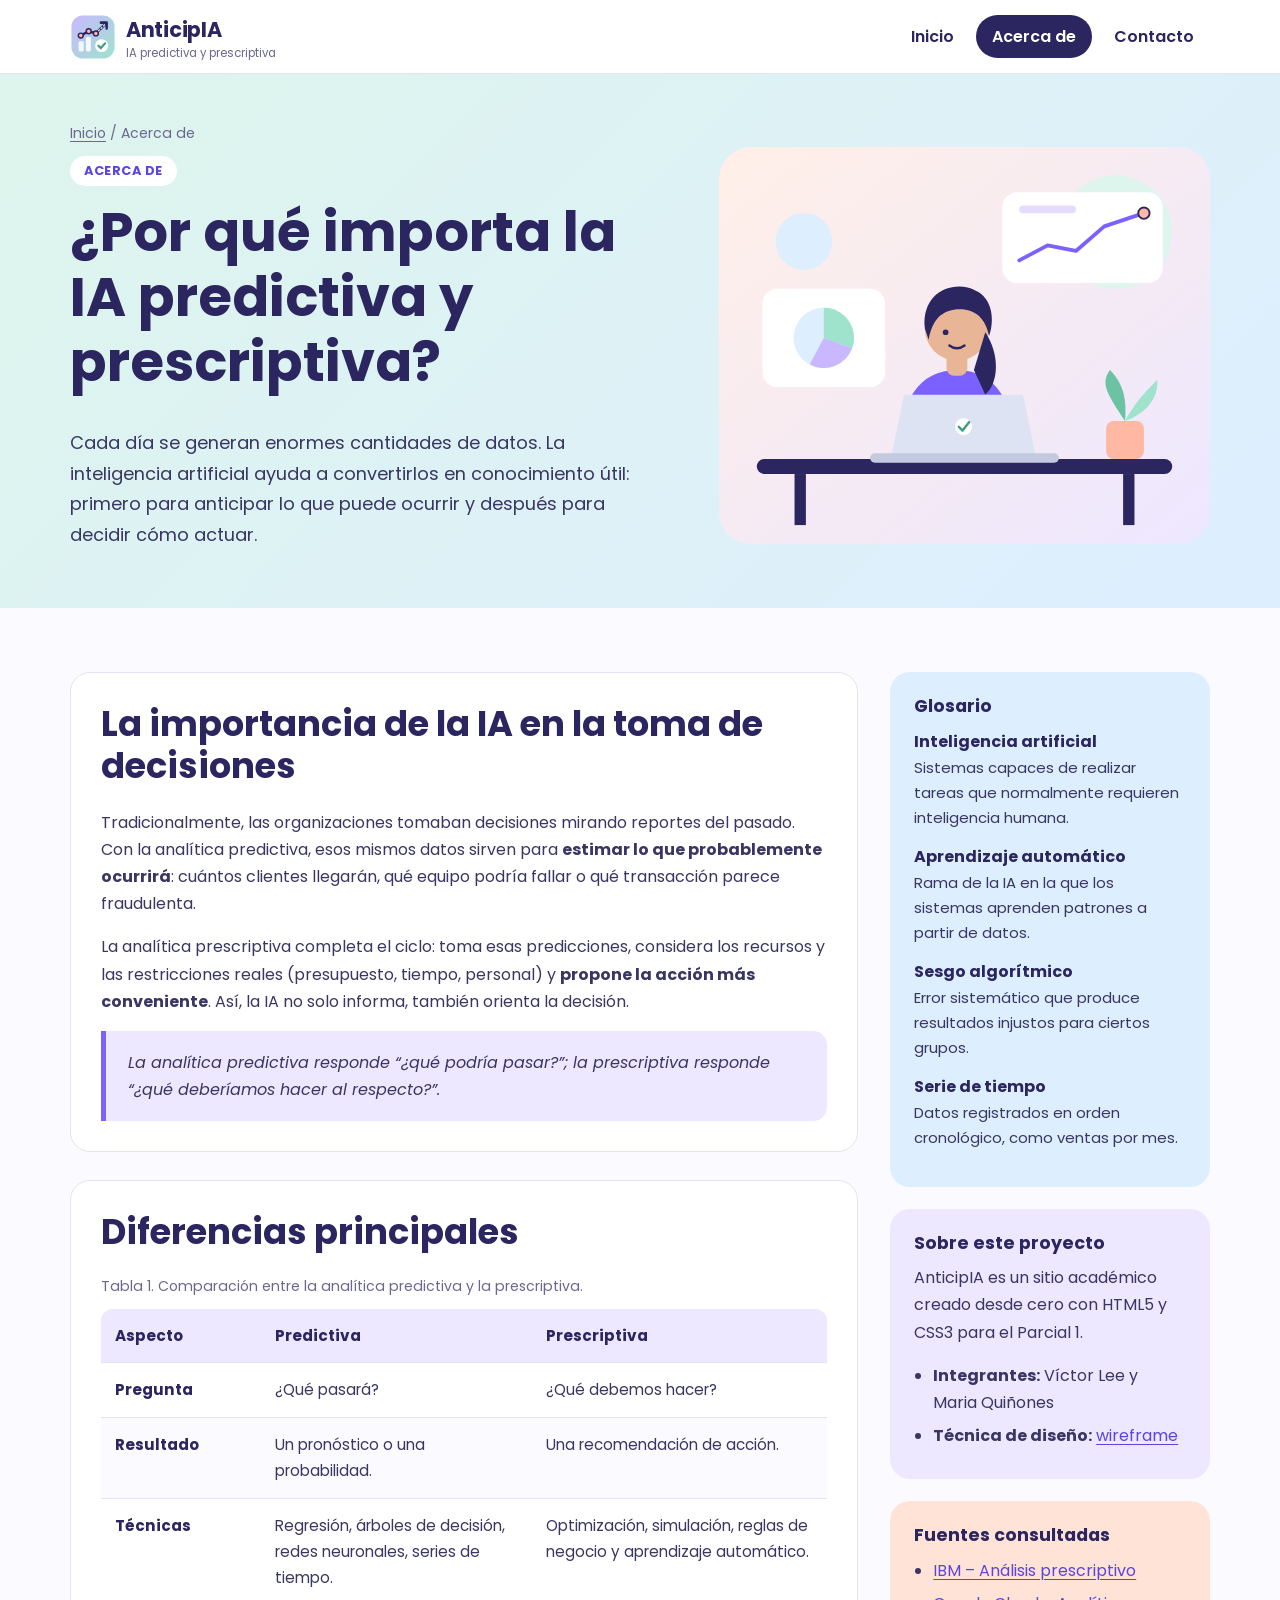
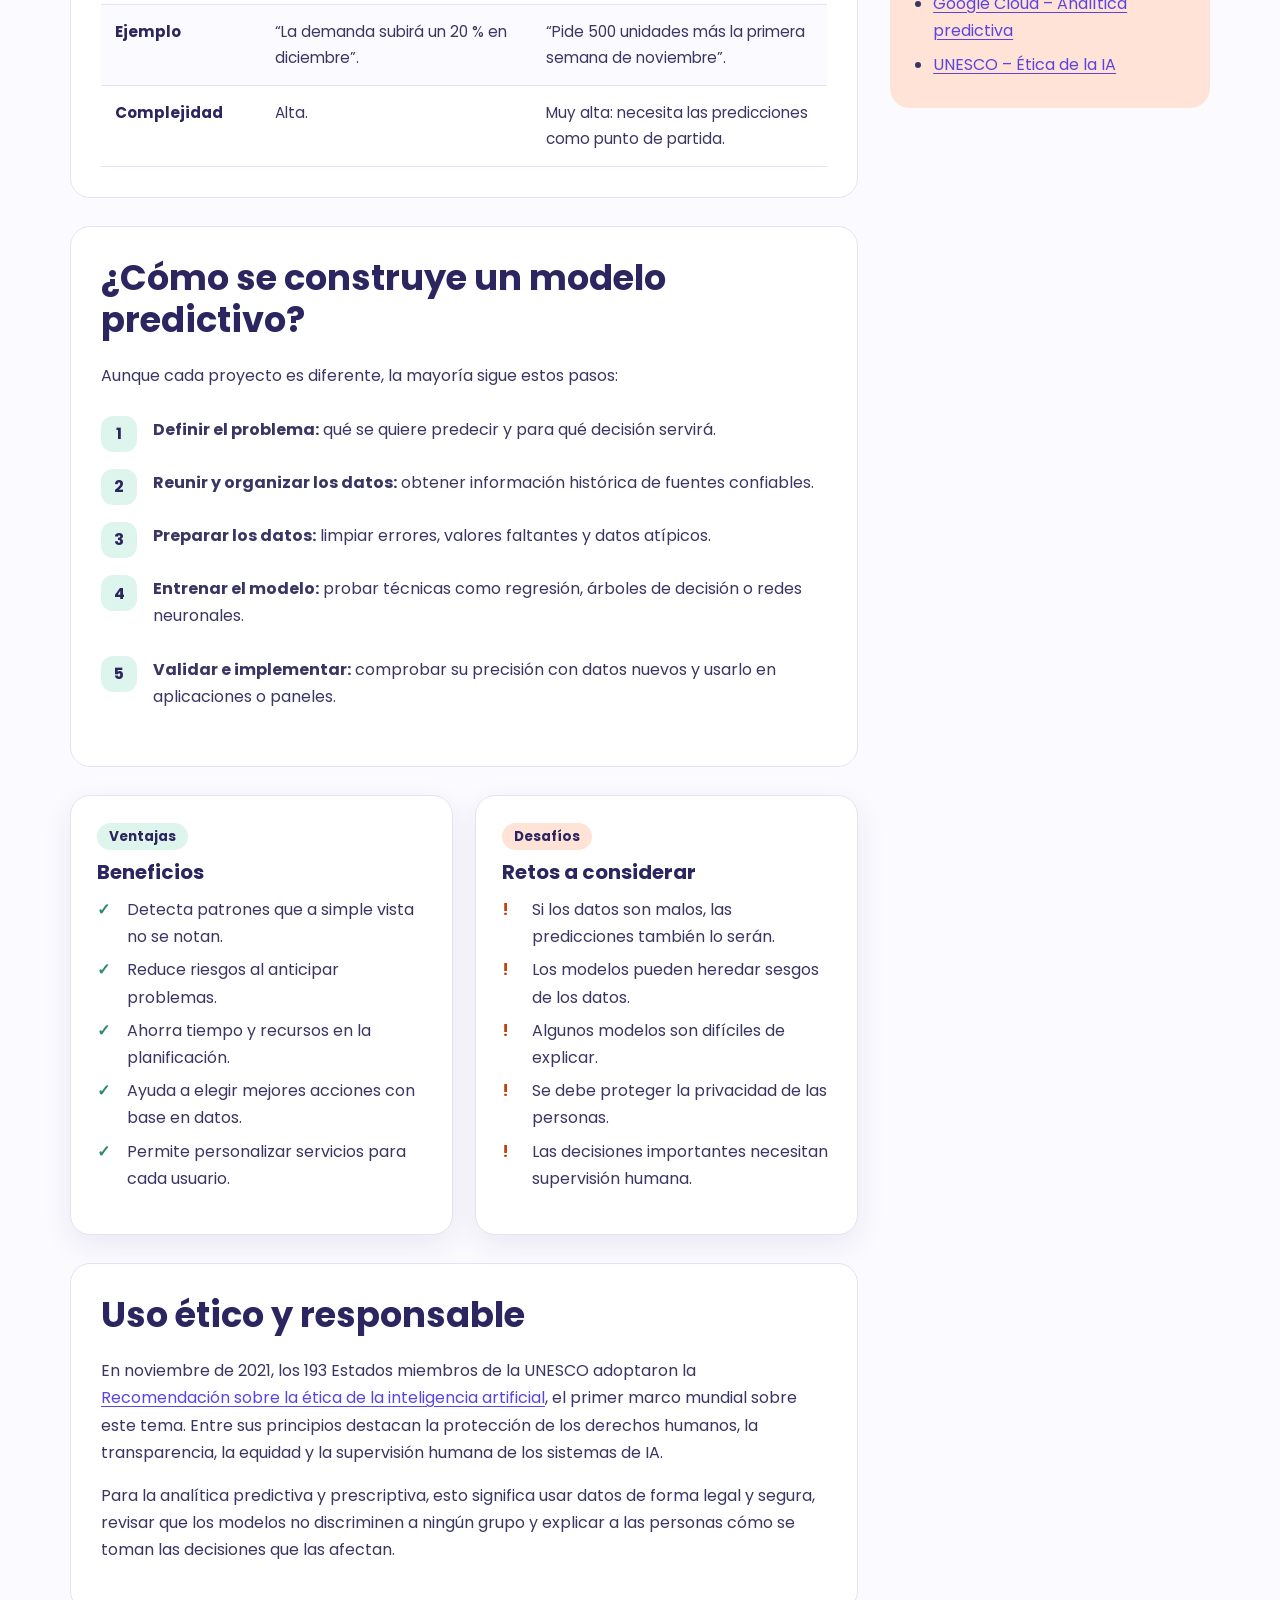
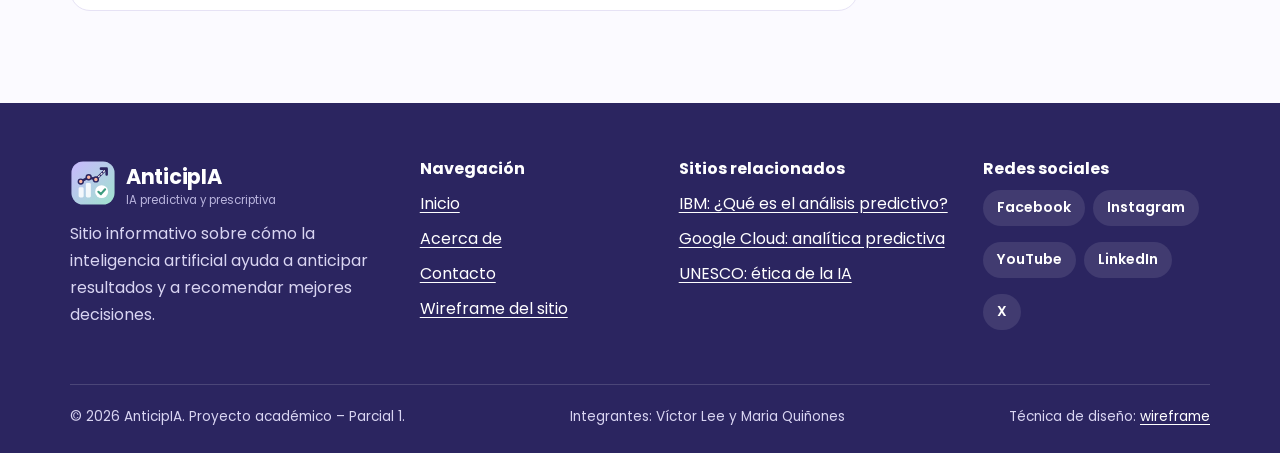
==== commit d7c3e165: "a2 a2" ====
--- a/html/acerca.html
+++ b/html/acerca.html
@@ -191,7 +191,7 @@
             <h3>Sobre este proyecto</h3>
             <p>AnticipIA es un sitio académico creado desde cero con HTML5 y CSS3 para el Parcial 1.</p>
             <ul>
-              <li><strong>Integrantes:</strong> Víctor Lee y Nombre Apellido</li>
+              <li><strong>Integrantes:</strong> Víctor Lee y Maria Quiñones </li>
               <li><strong>Técnica de diseño:</strong> <a href="wireframe.html">wireframe</a></li>
             </ul>
           </section>
@@ -256,7 +256,7 @@
 
       <div class="pie-inferior">
         <p>&copy; 2026 AnticipIA. Proyecto académico &ndash; Parcial 1.</p>
-        <p>Integrantes: Víctor Lee y Nombre Apellido</p>
+        <p>Integrantes: Víctor Lee y Maria Quiñones</p>
         <p>Técnica de diseño: <a href="wireframe.html">wireframe</a></p>
       </div>
     </div>
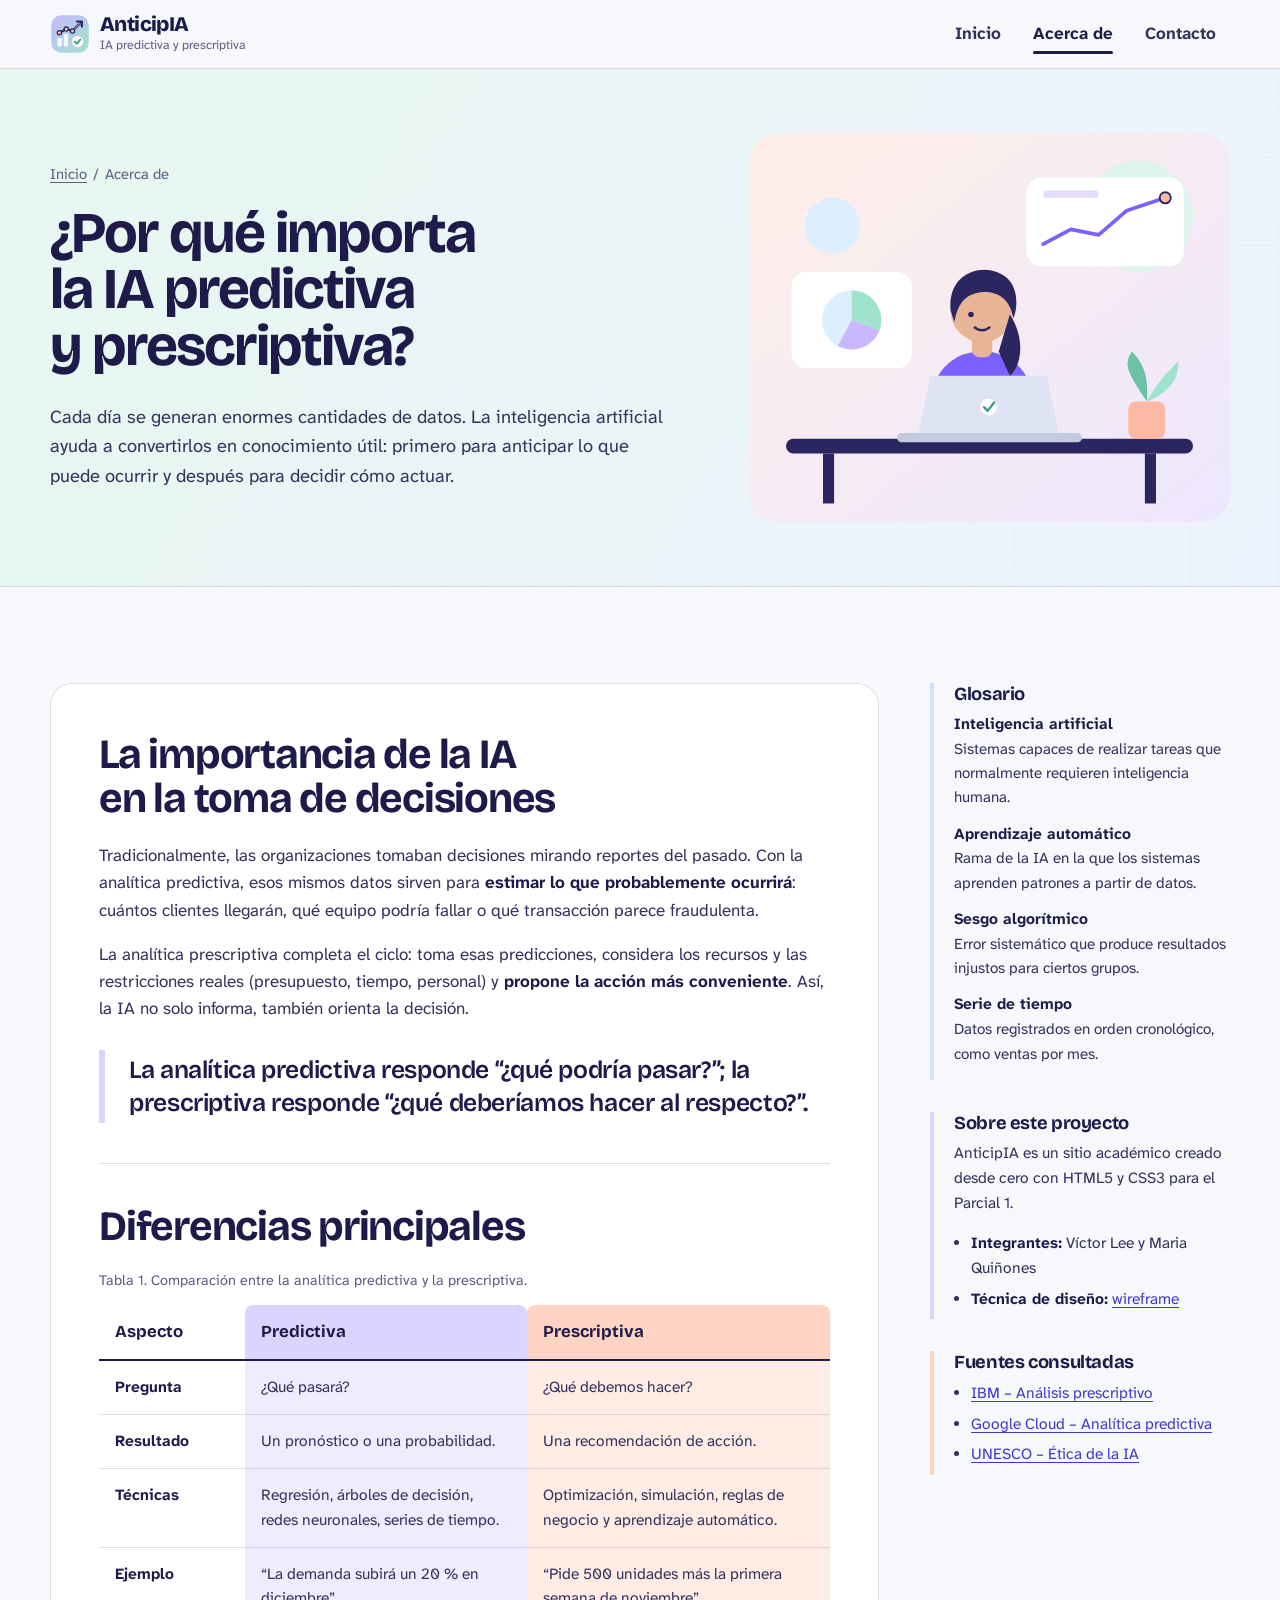
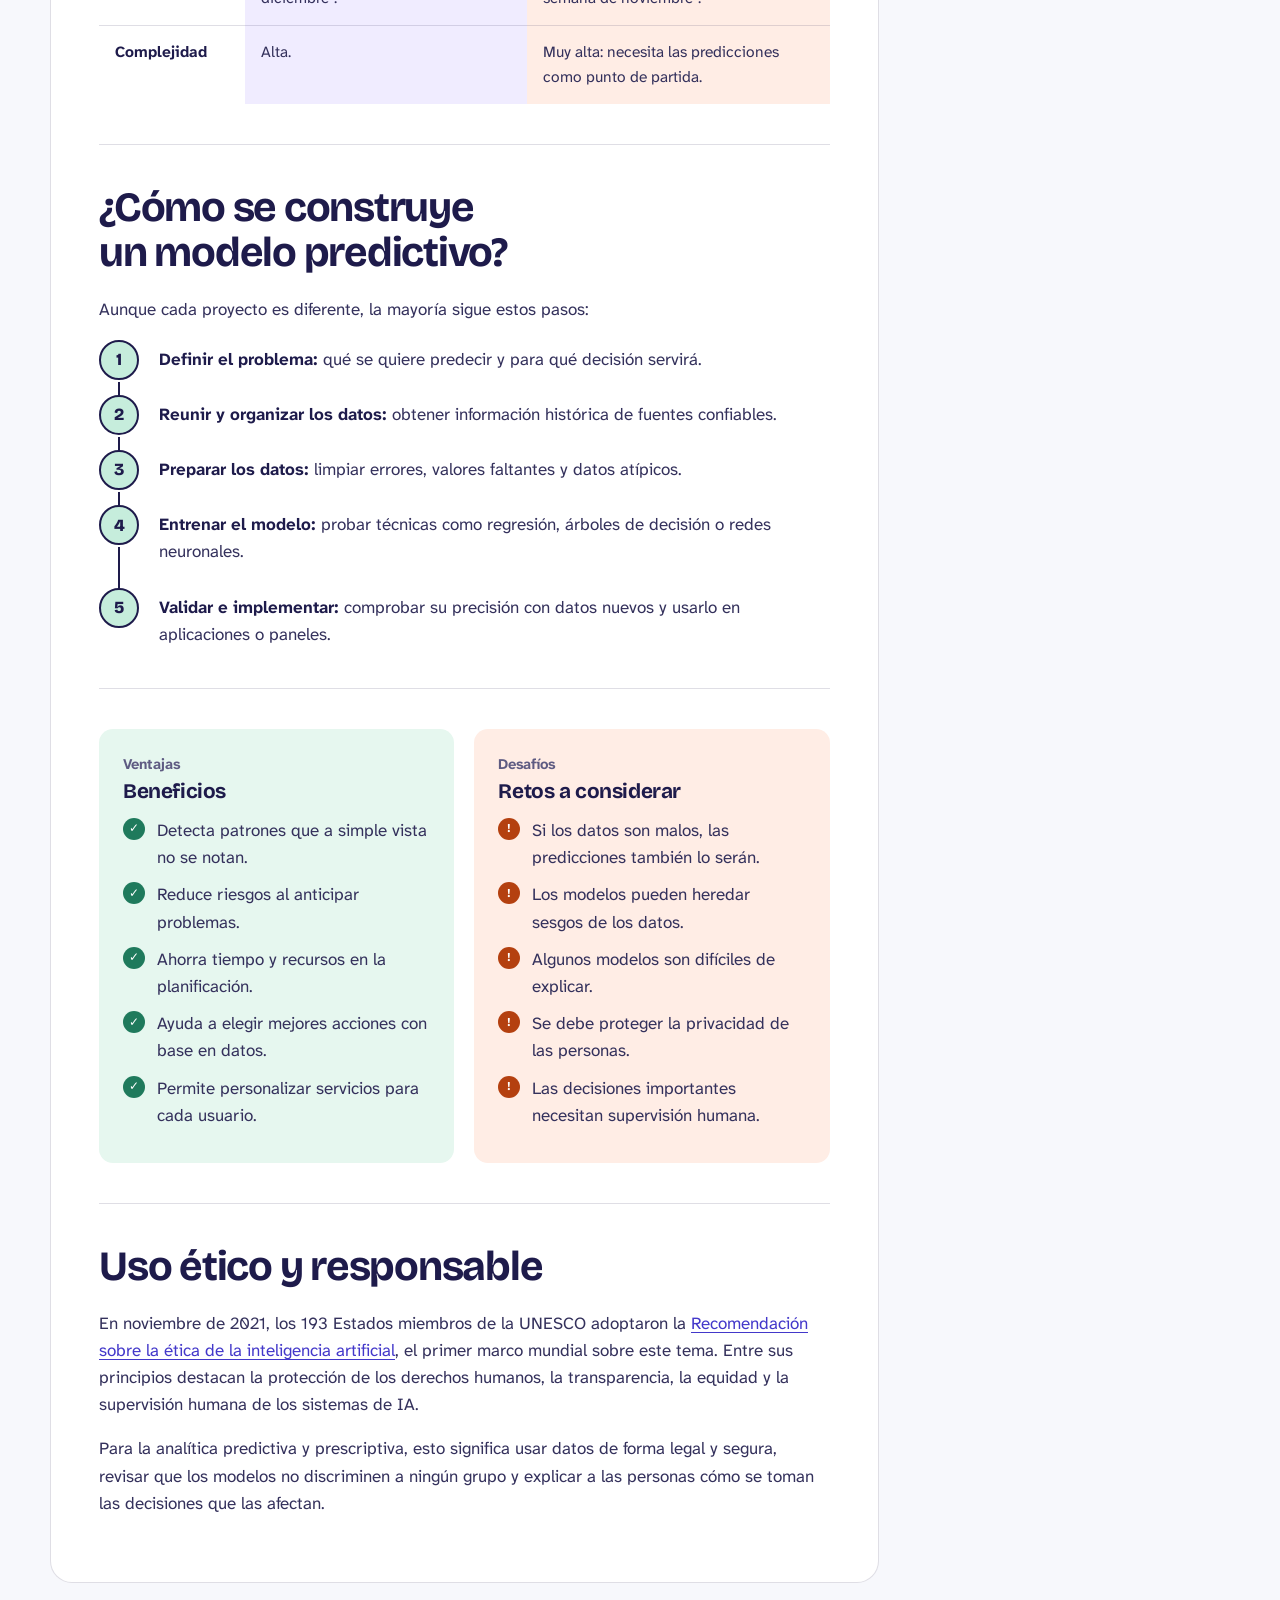
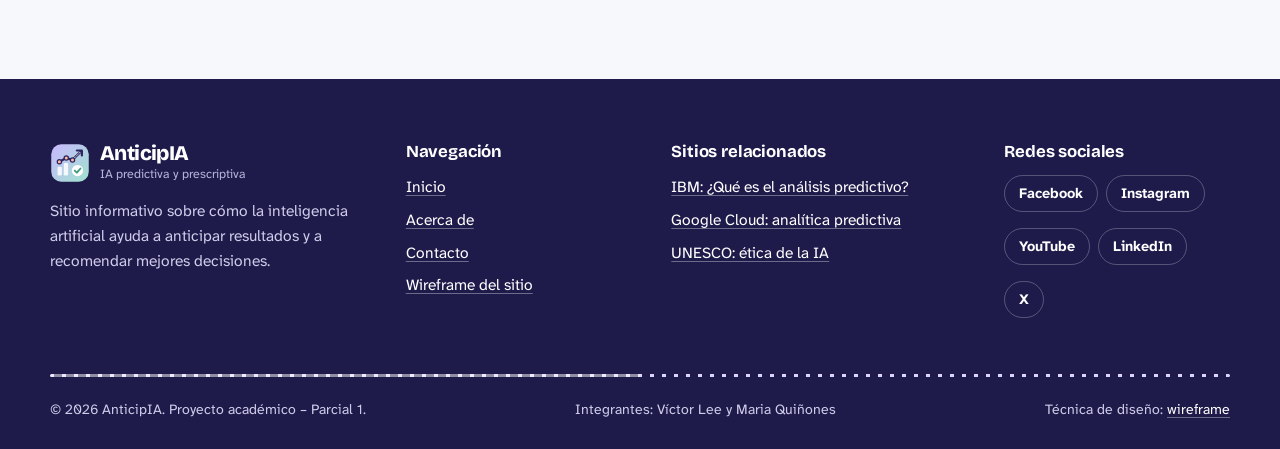
==== commit 9fb14de1: "Rediseño visual completo del sitio AnticipIA - Nuevo sistema visual basado en un gráfico de pronósti" ====
--- a/html/acerca.html
+++ b/html/acerca.html
@@ -4,12 +4,13 @@
   <meta charset="UTF-8">
   <meta name="viewport" content="width=device-width, initial-scale=1.0">
   <meta name="description" content="Importancia, diferencias, proceso, ventajas y ética de la IA predictiva y prescriptiva.">
-  <meta name="author" content="Víctor Lee">
+  <meta name="author" content="Víctor Lee y Maria Quiñones">
+  <meta name="theme-color" content="#1E1B4B">
   <title>Acerca de | AnticipIA</title>
   <link rel="icon" href="../img/logo.svg" type="image/svg+xml">
   <link rel="preconnect" href="https://fonts.googleapis.com">
   <link rel="preconnect" href="https://fonts.gstatic.com" crossorigin>
-  <link href="https://fonts.googleapis.com/css2?family=Poppins:wght@400;500;600;700&amp;display=swap" rel="stylesheet">
+  <link href="https://fonts.googleapis.com/css2?family=Atkinson+Hyperlegible+Next:ital,wght@0,400;0,700;1,400&amp;family=Bricolage+Grotesque:opsz,wght@12..96,500..800&amp;display=swap" rel="stylesheet">
   <link rel="stylesheet" href="../css/estilos.css">
 </head>
 <body>
@@ -18,7 +19,7 @@
   <header class="encabezado">
     <div class="contenedor">
       <a class="marca" href="../index.html" aria-label="AnticipIA, ir al inicio">
-        <img src="../img/logo.svg" alt="Logo de AnticipIA" width="46" height="46">
+        <img src="../img/logo.svg" alt="Logo de AnticipIA" width="40" height="40">
         <div>
           <strong>AnticipIA</strong>
           <span>IA predictiva y prescriptiva</span>
@@ -38,8 +39,7 @@
     <section class="portada interna menta">
       <div class="contenedor">
         <div>
-          <p class="migas"><a href="../index.html">Inicio</a> / Acerca de</p>
-          <span class="etiqueta">Acerca de</span>
+          <nav aria-label="Ruta de navegación"><p class="migas"><a href="../index.html">Inicio</a><span aria-hidden="true">/</span>Acerca de</p></nav>
           <h1>¿Por qué importa la IA predictiva y prescriptiva?</h1>
           <p class="intro">Cada día se generan enormes cantidades de datos. La inteligencia artificial ayuda a convertirlos en conocimiento útil: primero para anticipar lo que puede ocurrir y después para decidir cómo actuar.</p>
         </div>
@@ -51,7 +51,7 @@
 
     <section class="seccion">
       <div class="contenedor con-aside">
-        <div>
+        <div class="hoja">
           <!-- Importancia -->
           <article class="bloque" id="importancia">
             <h2>La importancia de la IA en la toma de decisiones</h2>
@@ -73,7 +73,7 @@
           </article>
 
           <!-- Comparación -->
-          <article class="bloque" id="diferencias">
+          <article class="bloque ancho" id="diferencias">
             <h2>Diferencias principales</h2>
             <div class="tabla-contenedor">
               <table>
@@ -130,9 +130,9 @@
           </article>
 
           <!-- Ventajas y desafíos -->
-          <div class="tarjetas dos">
-            <article class="tarjeta">
-              <span class="pregunta fondo-menta">Ventajas</span>
+          <div class="duo">
+            <article class="columna ventajas">
+              <p class="columna-tipo">Ventajas</p>
               <h3>Beneficios</h3>
               <ul class="lista-check">
                 <li>Detecta patrones que a simple vista no se notan.</li>
@@ -142,8 +142,8 @@
                 <li>Permite personalizar servicios para cada usuario.</li>
               </ul>
             </article>
-            <article class="tarjeta">
-              <span class="pregunta fondo-durazno">Desafíos</span>
+            <article class="columna desafios">
+              <p class="columna-tipo">Desafíos</p>
               <h3>Retos a considerar</h3>
               <ul class="lista-check lista-alerta">
                 <li>Si los datos son malos, las predicciones también lo serán.</li>
@@ -156,7 +156,7 @@
           </div>
 
           <!-- Ética -->
-          <article class="bloque separado" id="etica">
+          <article class="bloque" id="etica">
             <h2>Uso ético y responsable</h2>
             <p>
               En noviembre de 2021, los 193 Estados miembros de la UNESCO adoptaron la
@@ -191,7 +191,7 @@
             <h3>Sobre este proyecto</h3>
             <p>AnticipIA es un sitio académico creado desde cero con HTML5 y CSS3 para el Parcial 1.</p>
             <ul>
-              <li><strong>Integrantes:</strong> Víctor Lee y Maria Quiñones </li>
+              <li><strong>Integrantes:</strong> Víctor Lee y Maria Quiñones</li>
               <li><strong>Técnica de diseño:</strong> <a href="wireframe.html">wireframe</a></li>
             </ul>
           </section>
@@ -214,7 +214,7 @@
       <div class="pie-columnas">
         <section>
           <a class="marca" href="../index.html">
-            <img src="../img/logo.svg" alt="" width="46" height="46">
+            <img src="../img/logo.svg" alt="" width="40" height="40">
             <div>
               <strong>AnticipIA</strong>
               <span>IA predictiva y prescriptiva</span>
--- a/css/estilos.css
+++ b/css/estilos.css
@@ -1,28 +1,54 @@
 /* =========================================================
    AnticipIA - IA para el análisis predictivo y prescriptivo
-   Hoja de estilos principal (CSS3)
+   Hoja de estilos principal (CSS3) - rediseño
+
+   Idea visual: todo el sitio usa el lenguaje de un gráfico
+   de pronóstico.
+     - línea sólida ......... lo que ya pasó (datos históricos)
+     - línea punteada ....... lo que pasará (predicción)
+     - banda ................ la incertidumbre de la predicción
+     - rombo ................ la recomendación (prescripción)
+   Cada color pastel representa un nivel de la analítica:
+     cielo = descriptiva, menta = diagnóstica,
+     lavanda = predictiva, durazno = prescriptiva.
    ========================================================= */
 
-/* ---------- Variables (paleta pastel) ---------- */
+/* ---------- Variables ---------- */
 :root {
-  --lavanda: #EDE7FF;
-  --lavanda-2: #E4DBFF;
-  --menta: #DDF5EC;
-  --durazno: #FFE3D6;
-  --cielo: #DDEEFF;
-  --tinta: #2B2560;
-  --texto: #3A3663;
-  --suave: #6B6890;
-  --violeta: #5B45E0;
-  --violeta-claro: #7B61FF;
-  --verde: #2F8A6E;
-  --rojo: #C2410C;
-  --fondo: #FBFAFF;
+  /* Pasteles: uno por nivel de la analítica */
+  --cielo: #CFE3FF;
+  --menta: #C6EDDC;
+  --lavanda: #DCD3FF;
+  --durazno: #FFD4C2;
+
+  /* Versiones muy claras para fondos amplios */
+  --cielo-claro: #EAF2FF;
+  --menta-claro: #E6F7EF;
+  --lavanda-claro: #F0ECFF;
+  --durazno-claro: #FFEDE5;
+
+  /* Neutros y acentos */
+  --tinta: #1E1B4B;
+  --texto: #34315C;
+  --suave: #5E5B82;
+  --indigo: #4338CA;
+  --papel: #F7F8FC;
   --blanco: #FFFFFF;
-  --borde: #E6E2F5;
-  --radio: 20px;
-  --sombra: 0 10px 30px rgba(43, 37, 96, 0.08);
-  --ancho: 1140px;
+  --linea: rgba(30, 27, 75, 0.14);
+  --linea-fuerte: rgba(30, 27, 75, 0.28);
+  --verde: #1F7A5C;
+  --rojo: #B4400F;
+
+  /* Tipografía */
+  --fuente-titulos: "Bricolage Grotesque", "Segoe UI", system-ui, sans-serif;
+  --fuente-texto: "Atkinson Hyperlegible Next", "Atkinson Hyperlegible", "Segoe UI", system-ui, sans-serif;
+
+  /* Medidas */
+  --ancho: 1180px;
+  --radio-s: 8px;
+  --radio-m: 14px;
+  --radio-l: 22px;
+  --cuadricula: 44px;
 }
 
 /* ---------- Base ---------- */
@@ -34,19 +60,22 @@
 
 html {
   scroll-behavior: smooth;
+  scroll-padding-top: 88px;
 }
 
 body {
   margin: 0;
-  font-family: "Poppins", "Segoe UI", Arial, sans-serif;
-  font-size: 1rem;
-  line-height: 1.7;
+  font-family: var(--fuente-texto);
+  font-size: 1.0625rem;
+  line-height: 1.6;
   color: var(--texto);
-  background: var(--fondo);
+  background: var(--papel);
+  -webkit-font-smoothing: antialiased;
 }
 
 img,
-video {
+video,
+svg {
   display: block;
   max-width: 100%;
   height: auto;
@@ -54,34 +83,40 @@
 
 h1,
 h2,
-h3,
-h4 {
-  margin: 0 0 0.6em;
-  color: var(--tinta);
-  line-height: 1.2;
-}
-
-h1 { font-size: clamp(2.1rem, 4.6vw, 3.4rem); }
-h2 { font-size: clamp(1.6rem, 3vw, 2.2rem); }
-h3 { font-size: 1.25rem; }
+h3 {
+  margin: 0 0 0.5em;
+  font-family: var(--fuente-titulos);
+  font-weight: 700;
+  color: var(--tinta);
+  line-height: 1.08;
+  letter-spacing: -0.02em;
+  text-wrap: balance;
+}
+
+h1 { font-size: clamp(2.6rem, 6.2vw, 4.9rem); letter-spacing: -0.035em; line-height: 0.98; }
+h2 { font-size: clamp(1.8rem, 3.4vw, 2.6rem); letter-spacing: -0.03em; }
+h3 { font-size: 1.3rem; }
 
 p { margin: 0 0 1em; }
 
+strong { color: var(--tinta); }
+
 a {
-  color: var(--violeta);
+  color: var(--indigo);
+  text-decoration-thickness: 1px;
   text-underline-offset: 3px;
 }
 
-a:hover { color: var(--tinta); }
+a:hover { color: var(--tinta); text-decoration-thickness: 2px; }
 
 :focus-visible {
-  outline: 3px solid var(--violeta-claro);
+  outline: 3px solid var(--indigo);
   outline-offset: 3px;
-  border-radius: 6px;
+  border-radius: 4px;
 }
 
 .contenedor {
-  width: min(var(--ancho), 92%);
+  width: min(var(--ancho), 100% - 2.5rem);
   margin-inline: auto;
 }
 
@@ -92,20 +127,29 @@
   padding: 8px 14px;
   background: var(--tinta);
   color: var(--blanco);
-  border-radius: 8px;
+  border-radius: var(--radio-s);
   z-index: 100;
 }
 
-.saltar:focus { left: 8px; }
+.saltar:focus { left: 8px; color: var(--blanco); }
+
+.solo-lector {
+  position: absolute;
+  width: 1px;
+  height: 1px;
+  overflow: hidden;
+  clip: rect(0 0 0 0);
+  white-space: nowrap;
+}
 
 /* ---------- Encabezado ---------- */
 .encabezado {
   position: sticky;
   top: 0;
   z-index: 50;
-  background: rgba(255, 255, 255, 0.88);
-  backdrop-filter: blur(10px);
-  border-bottom: 1px solid var(--borde);
+  background: rgba(247, 248, 252, 0.9);
+  backdrop-filter: blur(12px);
+  border-bottom: 1px solid var(--linea);
 }
 
 .encabezado .contenedor {
@@ -113,123 +157,149 @@
   align-items: center;
   justify-content: space-between;
   gap: 16px;
-  padding-block: 12px;
+  min-height: 68px;
 }
 
 .marca {
   display: flex;
   align-items: center;
   gap: 10px;
+  color: var(--tinta);
   text-decoration: none;
-  color: var(--tinta);
-}
-
-.marca img { width: 46px; height: 46px; }
+}
+
+.marca img { width: 40px; height: 40px; }
 
 .marca strong {
+  display: block;
+  font-family: var(--fuente-titulos);
   font-size: 1.3rem;
-  letter-spacing: -0.3px;
+  font-weight: 800;
+  letter-spacing: -0.03em;
+  line-height: 1;
 }
 
 .marca span {
   display: block;
-  font-size: 0.72rem;
+  margin-top: 3px;
+  font-size: 0.78rem;
   color: var(--suave);
   line-height: 1.2;
 }
 
+.marca:hover { color: var(--tinta); }
+
 .menu ul {
   display: flex;
-  flex-wrap: wrap;
-  gap: 6px;
+  gap: 4px;
   margin: 0;
   padding: 0;
   list-style: none;
 }
 
+/* El enlace activo se subraya con la misma línea sólida del gráfico */
 .menu a {
-  display: inline-block;
-  padding: 8px 16px;
-  border-radius: 999px;
-  color: var(--tinta);
-  font-weight: 600;
+  position: relative;
+  display: block;
+  padding: 10px 14px;
+  color: var(--texto);
+  font-weight: 700;
   text-decoration: none;
-  transition: background 0.25s ease, color 0.25s ease;
-}
-
-.menu a:hover { background: var(--lavanda); }
-
-.menu a[aria-current="page"] {
+}
+
+.menu a::after {
+  content: "";
+  position: absolute;
+  left: 14px;
+  right: 14px;
+  bottom: 4px;
+  height: 3px;
+  border-radius: 2px;
+  background: var(--tinta);
+  transform: scaleX(0);
+  transform-origin: left;
+  transition: transform 0.25s ease;
+}
+
+.menu a:hover { color: var(--tinta); }
+.menu a:hover::after { transform: scaleX(0.4); }
+
+.menu a[aria-current="page"] { color: var(--tinta); }
+.menu a[aria-current="page"]::after { transform: scaleX(1); }
+
+/* ---------- Botones ---------- */
+.boton {
+  display: inline-flex;
+  align-items: center;
+  justify-content: center;
+  min-height: 48px;
+  padding: 0 24px;
+  border: 2px solid var(--tinta);
+  border-radius: var(--radio-s);
   background: var(--tinta);
   color: var(--blanco);
-}
-
-/* ---------- Botones ---------- */
-.boton {
-  display: inline-block;
-  padding: 12px 24px;
-  border: 2px solid var(--violeta);
-  border-radius: 999px;
-  background: var(--violeta);
-  color: var(--blanco);
   font: inherit;
-  font-weight: 600;
+  font-weight: 700;
   text-decoration: none;
   cursor: pointer;
-  transition: transform 0.2s ease, box-shadow 0.2s ease, background 0.2s ease;
+  transition: background 0.2s ease, border-color 0.2s ease, color 0.2s ease;
 }
 
 .boton:hover {
+  background: var(--indigo);
+  border-color: var(--indigo);
   color: var(--blanco);
+}
+
+.boton.secundario {
+  background: transparent;
+  color: var(--tinta);
+}
+
+.boton.secundario:hover {
   background: var(--tinta);
   border-color: var(--tinta);
-  transform: translateY(-2px);
-  box-shadow: 0 8px 18px rgba(91, 69, 224, 0.28);
-}
-
-.boton.secundario {
-  background: transparent;
-  color: var(--tinta);
-  border-color: var(--tinta);
-}
-
-.boton.secundario:hover {
-  background: var(--tinta);
   color: var(--blanco);
 }
 
-/* ---------- Portada (hero) ---------- */
+/* ---------- Portada (inicio) ---------- */
+/* Fondo de papel cuadriculado, como el de una gráfica */
 .portada {
-  padding: 64px 0 56px;
-  background:
-    radial-gradient(circle at 90% 10%, var(--durazno) 0, transparent 30%),
-    radial-gradient(circle at 5% 90%, var(--menta) 0, transparent 35%),
-    var(--lavanda);
-}
-
-.portada .contenedor {
-  display: grid;
-  grid-template-columns: 1.1fr 0.9fr;
-  align-items: center;
-  gap: 48px;
-}
-
-.etiqueta {
-  display: inline-block;
-  margin-bottom: 14px;
-  padding: 4px 14px;
-  border-radius: 999px;
-  background: var(--blanco);
-  color: var(--violeta);
-  font-size: 0.8rem;
-  font-weight: 700;
-  letter-spacing: 0.5px;
-  text-transform: uppercase;
-}
-
-.portada p.intro {
-  font-size: 1.12rem;
-  max-width: 560px;
+  position: relative;
+  padding: clamp(48px, 7vw, 88px) 0 56px;
+  background-color: var(--papel);
+  background-image:
+    linear-gradient(var(--linea) 1px, transparent 1px),
+    linear-gradient(90deg, var(--linea) 1px, transparent 1px);
+  background-size: var(--cuadricula) var(--cuadricula);
+  background-position: center top;
+  border-bottom: 1px solid var(--linea);
+}
+
+/* Desvanece la cuadrícula hacia los bordes para que no compita con el texto */
+.portada::before {
+  content: "";
+  position: absolute;
+  inset: 0;
+  background: radial-gradient(ellipse 80% 70% at 30% 30%, rgba(247, 248, 252, 0.92) 0%, rgba(247, 248, 252, 0.55) 55%, rgba(247, 248, 252, 0.85) 100%);
+  pointer-events: none;
+}
+
+.portada > .contenedor { position: relative; }
+
+.portada-texto {
+  display: grid;
+  grid-template-columns: minmax(0, 1.35fr) minmax(0, 1fr);
+  gap: 24px 56px;
+  align-items: end;
+}
+
+.portada-texto h1 { margin: 0; max-width: 12ch; }
+
+.portada .intro {
+  max-width: 46ch;
+  margin: 0;
+  font-size: 1.15rem;
 }
 
 .acciones {
@@ -239,169 +309,396 @@
   margin-top: 24px;
 }
 
-.portada figure { margin: 0; }
-
-.portada figure img {
-  border-radius: 32px;
-  box-shadow: var(--sombra);
-}
-
+/* Gráfico de pronóstico */
+.pronostico {
+  position: relative;
+  margin: clamp(36px, 5vw, 56px) 0 0;
+  padding: 28px 0 0;
+}
+
+.pronostico svg { width: 100%; overflow: visible; }
+
+.pronostico .area-historica { fill: var(--cielo); opacity: 0.7; }
+.pronostico .banda { fill: var(--lavanda); opacity: 0.85; }
+.pronostico .linea-hoy { stroke: var(--tinta); stroke-width: 2; }
+.pronostico .base { stroke: var(--linea-fuerte); stroke-width: 2; }
+
+.pronostico .historico {
+  fill: none;
+  stroke: var(--tinta);
+  stroke-width: 5;
+  stroke-linecap: round;
+  stroke-linejoin: round;
+  stroke-dasharray: 1;
+  stroke-dashoffset: 0;
+}
+
+.pronostico .prediccion {
+  fill: none;
+  stroke: var(--indigo);
+  stroke-width: 4;
+  stroke-linecap: round;
+  stroke-linejoin: round;
+  stroke-dasharray: 2 14;
+}
+
+.pronostico .punto-hoy { fill: var(--blanco); stroke: var(--tinta); stroke-width: 4; }
+.pronostico .recomendacion { fill: var(--durazno); stroke: var(--tinta); stroke-width: 4; }
+.pronostico .guia { stroke: var(--tinta); stroke-width: 2; stroke-dasharray: 4 6; opacity: 0.5; }
+
+.etiqueta-hoy {
+  position: absolute;
+  top: 0;
+  left: 50%;
+  transform: translateX(-50%);
+  padding: 2px 10px;
+  border-radius: 999px;
+  background: var(--tinta);
+  color: var(--blanco);
+  font-size: 0.8rem;
+  font-weight: 700;
+}
+
+.etiqueta-recomendacion {
+  position: absolute;
+  left: calc(83.4% + 14px);
+  right: 0;
+  top: calc(28px + 62%);
+  padding: 10px 14px;
+  border: 2px solid var(--tinta);
+  border-radius: var(--radio-s);
+  background: var(--blanco);
+  font-size: 0.88rem;
+  line-height: 1.35;
+}
+
+.etiqueta-recomendacion strong { display: block; font-family: var(--fuente-titulos); font-size: 1rem; }
+
+/* Momento animado: la línea histórica se dibuja, luego aparece el futuro */
+@keyframes dibujar {
+  from { stroke-dashoffset: 1; }
+  to { stroke-dashoffset: 0; }
+}
+
+@keyframes aparecer {
+  from { opacity: 0; }
+  to { opacity: 1; }
+}
+
+@keyframes marcar {
+  0% { opacity: 0; transform: scale(0.2) rotate(45deg); }
+  70% { opacity: 1; transform: scale(1.15) rotate(45deg); }
+  100% { opacity: 1; transform: scale(1) rotate(45deg); }
+}
+
+.pronostico .historico { animation: dibujar 1.4s cubic-bezier(0.6, 0, 0.3, 1) both; }
+.pronostico .area-historica { animation: aparecer 0.8s ease 0.6s both; }
+.pronostico .futuro { animation: aparecer 0.9s ease 1.4s both; }
+.pronostico .recomendacion {
+  transform-box: fill-box;
+  transform-origin: center;
+  transform: rotate(45deg);
+  animation: marcar 0.5s ease 2.2s both;
+}
+.etiqueta-recomendacion { animation: aparecer 0.6s ease 2.5s both; }
+
+/* Leyenda: las cuatro preguntas ubicadas sobre la línea del tiempo */
 .preguntas-clave {
-  display: flex;
-  flex-wrap: wrap;
-  gap: 10px;
-  margin: 28px 0 0;
+  display: grid;
+  grid-template-columns: repeat(4, minmax(0, 1fr));
+  margin: 0;
   padding: 0;
   list-style: none;
+  border-top: 2px solid var(--tinta);
 }
 
 .preguntas-clave li {
-  padding: 6px 14px;
-  border-radius: 12px;
-  background: rgba(255, 255, 255, 0.7);
-  font-size: 0.9rem;
-  font-weight: 600;
-  color: var(--tinta);
-}
-
-/* Portada interna (acerca / contacto) */
-.portada.interna { padding: 48px 0 40px; }
-
-.portada.interna.menta { background: linear-gradient(135deg, var(--menta), var(--cielo)); }
-.portada.interna.durazno { background: linear-gradient(135deg, var(--durazno), var(--lavanda)); }
+  display: flex;
+  align-items: center;
+  gap: 10px;
+  padding: 14px 14px 0 0;
+  font-family: var(--fuente-titulos);
+  font-size: 1.05rem;
+  font-weight: 700;
+  color: var(--tinta);
+}
+
+.preguntas-clave li:nth-child(3) {
+  padding-left: 14px;
+  border-left: 2px solid var(--tinta);
+}
+
+.muestra {
+  flex: none;
+  display: inline-grid;
+  place-items: center;
+  width: 40px;
+  height: 26px;
+  border-radius: 6px;
+}
+
+.muestra::before {
+  content: "";
+  width: 24px;
+  height: 0;
+  border-top: 4px solid var(--tinta);
+  border-radius: 2px;
+}
+
+.muestra.cielo { background: var(--cielo); }
+.muestra.menta { background: var(--menta); }
+.muestra.lavanda { background: var(--lavanda); }
+.muestra.lavanda::before { border-top-style: dotted; border-top-color: var(--indigo); }
+.muestra.durazno { background: var(--durazno); }
+.muestra.durazno::before {
+  width: 12px;
+  height: 12px;
+  border: 3px solid var(--tinta);
+  border-radius: 2px;
+  background: var(--blanco);
+  transform: rotate(45deg);
+}
+
+/* ---------- Portada interna (acerca / contacto) ---------- */
+.portada.interna { padding: clamp(36px, 5vw, 64px) 0; }
+
+.portada.interna .contenedor {
+  display: grid;
+  grid-template-columns: minmax(0, 1.15fr) minmax(0, 0.85fr);
+  gap: 48px;
+  align-items: center;
+}
+
+.portada.interna h1 { font-size: clamp(2.2rem, 4.8vw, 3.6rem); max-width: 16ch; }
+.portada.interna .intro { max-width: 52ch; }
+.portada.interna figure { margin: 0; }
+.portada.interna figure img { border-radius: var(--radio-l); }
+
+.portada.interna.menta::before { background: linear-gradient(120deg, rgba(230, 247, 239, 0.95), rgba(234, 242, 255, 0.8)); }
+.portada.interna.durazno::before { background: linear-gradient(120deg, rgba(255, 237, 229, 0.95), rgba(240, 236, 255, 0.8)); }
 
 .migas {
-  margin-bottom: 10px;
-  font-size: 0.88rem;
+  margin-bottom: 18px;
+  font-size: 0.92rem;
   color: var(--suave);
 }
 
 .migas a { color: var(--suave); }
+.migas span[aria-hidden] { margin-inline: 6px; }
 
 /* ---------- Secciones ---------- */
-.seccion { padding: 64px 0; }
-
-.seccion.alterna { background: var(--blanco); }
+.seccion { padding: clamp(56px, 8vw, 96px) 0; }
+
+.seccion + .seccion { border-top: 1px solid var(--linea); }
+
+.seccion.blanca { background: var(--blanco); }
 
 .titulo-seccion {
-  max-width: 720px;
-  margin-bottom: 32px;
-}
-
-.titulo-seccion p { color: var(--suave); }
-
-/* Diseño con artículos + aside */
+  max-width: 680px;
+  margin-bottom: clamp(28px, 4vw, 44px);
+}
+
+.titulo-seccion p {
+  margin: 0;
+  font-size: 1.1rem;
+  color: var(--suave);
+}
+
+/* Diseño con contenido principal + aside */
 .con-aside {
   display: grid;
-  grid-template-columns: minmax(0, 1fr) 320px;
-  gap: 32px;
+  grid-template-columns: minmax(0, 1fr) 300px;
+  gap: clamp(32px, 4vw, 56px);
   align-items: start;
 }
 
-.tarjetas {
-  display: grid;
-  grid-template-columns: repeat(3, minmax(0, 1fr));
-  gap: 22px;
-}
-
-.tarjetas.dos { grid-template-columns: repeat(2, minmax(0, 1fr)); }
-
-.tarjeta {
-  padding: 26px;
-  border: 1px solid var(--borde);
-  border-radius: var(--radio);
+/* ---------- Conceptos (predictivo vs prescriptivo) ---------- */
+.comparacion {
+  display: grid;
+  grid-template-columns: repeat(2, minmax(0, 1fr));
+  border: 2px solid var(--tinta);
+  border-radius: var(--radio-l);
   background: var(--blanco);
-  box-shadow: var(--sombra);
-  transition: transform 0.25s ease, box-shadow 0.25s ease;
-}
-
-.tarjeta:hover {
-  transform: translateY(-4px);
-  box-shadow: 0 16px 36px rgba(43, 37, 96, 0.12);
-}
-
-.tarjeta .icono {
-  width: 64px;
-  height: 64px;
-  margin-bottom: 16px;
-}
-
-.tarjeta ul,
+  overflow: hidden;
+}
+
+.comparacion { grid-template-rows: auto 1fr; }
+
+.concepto {
+  display: grid;
+  grid-row: span 2;
+  grid-template-rows: subgrid;
+}
+
+.concepto + .concepto { border-left: 2px solid var(--tinta); }
+
+.concepto-cabecera {
+  display: grid;
+  grid-template-columns: auto 1fr;
+  column-gap: 16px;
+  align-items: center;
+  padding: 24px 28px;
+  border-bottom: 2px solid var(--tinta);
+}
+
+.predictivo .concepto-cabecera { background: var(--lavanda); }
+.prescriptivo .concepto-cabecera { background: var(--durazno); }
+
+.concepto-cabecera .icono {
+  grid-row: span 2;
+  width: 56px;
+  height: 56px;
+  border-radius: 14px;
+  outline: 2px solid var(--tinta);
+}
+
+.concepto-pregunta {
+  margin: 0;
+  font-family: var(--fuente-titulos);
+  font-size: clamp(1.5rem, 2.6vw, 2rem);
+  font-weight: 800;
+  line-height: 1.05;
+  letter-spacing: -0.03em;
+  color: var(--tinta);
+}
+
+.concepto-cabecera h3 {
+  margin: 4px 0 0;
+  font-family: var(--fuente-texto);
+  font-size: 1rem;
+  font-weight: 700;
+  letter-spacing: 0;
+  color: var(--texto);
+}
+
+.concepto-cuerpo { padding: 24px 28px 28px; }
+
+.concepto-cuerpo ul,
 .bloque ul,
 .bloque ol {
+  margin: 0;
   padding-left: 1.2em;
-  margin: 0 0 1em;
-}
-
-.tarjeta li,
-.bloque li { margin-bottom: 6px; }
-
-.pregunta {
-  display: inline-block;
-  margin-bottom: 10px;
-  padding: 2px 12px;
-  border-radius: 999px;
-  font-size: 0.85rem;
-  font-weight: 700;
-  color: var(--tinta);
-}
-
-.fondo-lavanda { background: var(--lavanda-2); }
-.fondo-durazno { background: var(--durazno); }
-.fondo-menta { background: var(--menta); }
-.fondo-cielo { background: var(--cielo); }
-
-/* Aside */
+}
+
+.concepto-cuerpo li,
+.bloque li { margin-bottom: 8px; }
+
+.concepto-cuerpo li::marker { color: var(--indigo); }
+
+/* Ejemplos de uso */
+.ejemplos {
+  margin-top: 28px;
+  padding: 28px;
+  border-radius: var(--radio-l);
+  background: var(--menta-claro);
+  border: 1px solid var(--linea);
+}
+
+.ejemplos-cabecera {
+  display: flex;
+  align-items: center;
+  gap: 14px;
+  margin-bottom: 20px;
+}
+
+.ejemplos-cabecera img { width: 48px; height: 48px; }
+.ejemplos-cabecera h3 { margin: 0; }
+.ejemplos-cabecera p { margin: 0; font-size: 0.95rem; color: var(--suave); }
+
+.sectores {
+  display: grid;
+  grid-template-columns: repeat(3, minmax(0, 1fr));
+  gap: 1px;
+  margin: 0;
+  padding: 0;
+  list-style: none;
+  background: var(--linea);
+  border: 1px solid var(--linea);
+  border-radius: var(--radio-m);
+  overflow: hidden;
+}
+
+.sectores li {
+  padding: 18px 20px;
+  background: var(--blanco);
+  font-size: 0.97rem;
+  line-height: 1.5;
+}
+
+.sectores strong {
+  display: block;
+  margin-bottom: 4px;
+  font-family: var(--fuente-titulos);
+  font-size: 1.1rem;
+  letter-spacing: -0.01em;
+}
+
+/* ---------- Aside: notas al margen ---------- */
 .lateral {
   display: grid;
-  gap: 22px;
+  gap: 32px;
   position: sticky;
   top: 96px;
 }
 
 .nota {
-  padding: 24px;
-  border-radius: var(--radio);
-  background: var(--menta);
-}
-
-.nota.cielo { background: var(--cielo); }
-.nota.durazno { background: var(--durazno); }
-.nota.lavanda { background: var(--lavanda); }
-
-.nota h3 { font-size: 1.1rem; }
-
-.nota ul,
-.nota ol {
+  padding: 2px 0 2px 20px;
+  border-left: 4px solid var(--menta);
+  font-size: 0.97rem;
+}
+
+.nota.cielo { border-left-color: var(--cielo); }
+.nota.durazno { border-left-color: var(--durazno); }
+.nota.lavanda { border-left-color: var(--lavanda); }
+.nota.menta { border-left-color: var(--menta); }
+
+.nota h3 { font-size: 1.15rem; margin-bottom: 0.4em; }
+
+.nota p:last-child { margin-bottom: 0; }
+
+.nota ul {
   margin: 0;
-  padding-left: 1.2em;
+  padding-left: 1.1em;
 }
 
 .nota li { margin-bottom: 6px; }
 
-/* Figura escalera */
+.nota .redes-lista { padding: 0; margin-top: 12px; }
+
+/* ---------- Niveles de la analítica ---------- */
 .figura {
   margin: 0;
-  padding: 18px;
-  border: 1px solid var(--borde);
-  border-radius: var(--radio);
-  background: var(--blanco);
-}
-
-.figura img { width: 100%; border-radius: 14px; }
+  padding: clamp(12px, 2vw, 24px);
+  border: 1px solid var(--linea);
+  border-radius: var(--radio-l);
+  background: #FBFAFF;
+}
+
+.figura img {
+  width: 100%;
+  max-width: 820px;
+  margin-inline: auto;
+}
 
 .figura figcaption {
-  margin-top: 10px;
-  font-size: 0.88rem;
+  margin-top: 12px;
+  font-size: 0.9rem;
   color: var(--suave);
   text-align: center;
 }
 
+/* Figura + leyenda de los cuatro niveles, lado a lado */
+.niveles-cuerpo {
+  display: grid;
+  grid-template-columns: minmax(0, 1.5fr) minmax(0, 1fr);
+  gap: clamp(24px, 3vw, 40px);
+  align-items: center;
+}
+
 .niveles {
   display: grid;
-  grid-template-columns: repeat(4, minmax(0, 1fr));
-  gap: 16px;
-  margin: 28px 0 0;
+  gap: 10px;
+  margin: 0;
   padding: 0;
   list-style: none;
   counter-reset: nivel;
@@ -409,91 +706,177 @@
 
 .niveles li {
   position: relative;
-  padding: 22px 18px 18px;
-  border-radius: 16px;
+  display: grid;
+  grid-template-columns: 44px 1fr;
+  column-gap: 14px;
+  padding: 16px 18px;
+  border-radius: var(--radio-m);
   counter-increment: nivel;
-}
+  font-size: 0.95rem;
+  line-height: 1.45;
+}
+
+.niveles li > * { grid-column: 2; }
 
 .niveles li::before {
   content: counter(nivel);
-  position: absolute;
-  top: -14px;
-  left: 18px;
+  grid-row: 1 / span 3;
   display: grid;
   place-items: center;
-  width: 30px;
-  height: 30px;
+  width: 44px;
+  height: 44px;
+  border: 2px solid var(--tinta);
   border-radius: 50%;
-  background: var(--tinta);
-  color: var(--blanco);
+  background: var(--blanco);
+  font-family: var(--fuente-titulos);
+  font-size: 1.2rem;
+  font-weight: 800;
+  color: var(--tinta);
+}
+
+.niveles strong {
+  font-family: var(--fuente-titulos);
+  font-size: 1.15rem;
+  line-height: 1.2;
+}
+
+.niveles em {
+  font-style: normal;
   font-weight: 700;
-  font-size: 0.9rem;
-}
-
-.niveles strong {
-  display: block;
-  color: var(--tinta);
-}
-
-/* Pasos (ejemplo de flujo) */
+  color: var(--tinta);
+}
+
+.fondo-cielo { background: var(--cielo); }
+.fondo-menta { background: var(--menta); }
+.fondo-lavanda { background: var(--lavanda); }
+.fondo-durazno { background: var(--durazno); }
+
+/* ---------- Ejemplo paso a paso ---------- */
 .pasos {
+  position: relative;
   display: grid;
   grid-template-columns: repeat(3, minmax(0, 1fr));
-  gap: 20px;
+  gap: 32px;
   margin: 0;
   padding: 0;
   list-style: none;
 }
 
+/* Línea que conecta los pasos: sólida en los datos, punteada hacia el futuro */
+.pasos::before {
+  content: "";
+  position: absolute;
+  top: 21px;
+  left: 22px;
+  right: calc(33.333% - 22px);
+  height: 4px;
+  background:
+    linear-gradient(90deg, var(--tinta) 0 33%, transparent 33%),
+    repeating-linear-gradient(90deg, var(--indigo) 0 4px, transparent 4px 14px);
+  border-radius: 2px;
+}
+
 .pasos li {
-  padding: 22px;
-  border-left: 5px solid var(--violeta-claro);
-  border-radius: 14px;
-  background: var(--fondo);
-}
+  position: relative;
+  font-size: 1rem;
+}
+
+.paso-marca {
+  position: relative;
+  display: grid;
+  place-items: center;
+  width: 46px;
+  height: 46px;
+  margin-bottom: 20px;
+  border: 3px solid var(--tinta);
+  border-radius: 50%;
+  background: var(--cielo);
+}
+
+.paso-marca::after {
+  content: "";
+  width: 12px;
+  height: 12px;
+  border-radius: 50%;
+  background: var(--tinta);
+}
+
+.pasos li:nth-child(2) .paso-marca { background: var(--lavanda); border-style: dashed; border-color: var(--indigo); }
+.pasos li:nth-child(2) .paso-marca::after { background: var(--indigo); }
+
+.pasos li:nth-child(3) .paso-marca {
+  border-radius: 6px;
+  background: var(--durazno);
+  transform: rotate(45deg) scale(0.86);
+}
+.pasos li:nth-child(3) .paso-marca::after { border-radius: 2px; }
 
 .pasos li strong {
   display: block;
-  color: var(--tinta);
-  margin-bottom: 4px;
-}
-
-/* Multimedia */
+  margin-bottom: 6px;
+  font-family: var(--fuente-titulos);
+  font-size: 1.35rem;
+  letter-spacing: -0.02em;
+}
+
+.pasos li p { margin: 0; max-width: 34ch; }
+
+/* ---------- Multimedia (sección oscura) ---------- */
+.seccion.oscura {
+  background: var(--tinta);
+  color: #D8D6F0;
+}
+
+.seccion.oscura h2,
+.seccion.oscura h3,
+.seccion.oscura strong { color: var(--blanco); }
+
+.seccion.oscura .titulo-seccion p { color: #B7B4DA; }
+
+.seccion.oscura a { color: var(--lavanda); }
+
 .multimedia {
   display: grid;
-  grid-template-columns: 1.4fr 1fr;
-  gap: 24px;
-}
+  grid-template-columns: minmax(0, 1.55fr) minmax(0, 1fr);
+  gap: clamp(24px, 3vw, 40px);
+  align-items: start;
+}
+
+.medio h3 { font-size: 1.15rem; margin-bottom: 14px; }
 
 .multimedia video {
   width: 100%;
-  border-radius: 14px;
-  background: var(--tinta);
-}
-
-.multimedia audio {
-  width: 100%;
-  margin: 8px 0 16px;
+  border-radius: var(--radio-m);
+  background: #000;
+  aspect-ratio: 16 / 9;
+}
+
+.nota-video {
+  margin: 14px 0 0;
+  font-size: 0.9rem;
+  color: #B7B4DA;
 }
 
 .reproductor-audio {
   display: grid;
   place-items: center;
-  height: 150px;
-  margin-bottom: 12px;
-  border-radius: 14px;
-  background: linear-gradient(135deg, var(--lavanda-2), var(--durazno));
+  height: 170px;
+  margin-bottom: 14px;
+  border-radius: var(--radio-m);
+  background:
+    linear-gradient(135deg, var(--cielo) 0%, var(--menta) 33%, var(--lavanda) 66%, var(--durazno) 100%);
 }
 
 .ondas {
   display: flex;
   align-items: center;
-  gap: 6px;
-  height: 70px;
+  gap: 7px;
+  height: 80px;
 }
 
 .ondas span {
   width: 8px;
+  height: 100%;
   border-radius: 4px;
   background: var(--tinta);
   animation: onda 1.4s ease-in-out infinite;
@@ -512,88 +895,168 @@
   50% { transform: scaleY(0.45); }
 }
 
-details {
-  border-top: 1px solid var(--borde);
-  padding-top: 12px;
-}
+.multimedia audio {
+  width: 100%;
+  margin-bottom: 18px;
+}
+
+/* Desplegables (resumen del audio y preguntas frecuentes) */
+details { border-top: 1px solid var(--linea); }
+
+.seccion.oscura details { border-top-color: rgba(255, 255, 255, 0.18); }
 
 summary {
+  position: relative;
+  padding: 14px 36px 14px 0;
+  list-style: none;
+  font-weight: 700;
+  color: var(--tinta);
   cursor: pointer;
-  font-weight: 600;
-  color: var(--tinta);
-}
-
-details p { margin-top: 10px; font-size: 0.95rem; }
-
-/* Enlaces externos */
-.enlaces-externos .tarjeta a.enlace {
-  display: inline-block;
-  margin-top: 6px;
-  font-weight: 600;
-}
-
-.dominio {
-  display: block;
-  font-size: 0.8rem;
+}
+
+summary::-webkit-details-marker { display: none; }
+
+summary::after {
+  content: "+";
+  position: absolute;
+  right: 4px;
+  top: 50%;
+  display: grid;
+  place-items: center;
+  width: 26px;
+  height: 26px;
+  margin-top: -13px;
+  border: 2px solid currentColor;
+  border-radius: 50%;
+  font-family: var(--fuente-titulos);
+  font-size: 1.1rem;
+  line-height: 1;
+  transition: transform 0.25s ease;
+}
+
+details[open] > summary::after { transform: rotate(45deg); }
+
+.seccion.oscura summary { color: var(--blanco); }
+
+details p { font-size: 0.97rem; }
+details > p:last-child { margin-bottom: 18px; }
+
+/* ---------- Recursos externos ---------- */
+.recursos {
+  margin: 0;
+  padding: 0;
+  list-style: none;
+  border-top: 2px solid var(--tinta);
+}
+
+.recursos li { border-bottom: 1px solid var(--linea); }
+
+.recursos a {
+  display: grid;
+  grid-template-columns: 180px minmax(0, 1fr) auto;
+  gap: 4px 32px;
+  align-items: baseline;
+  padding: 24px 8px;
+  color: var(--texto);
+  text-decoration: none;
+  transition: background 0.2s ease;
+}
+
+.recursos a:hover { background: var(--lavanda-claro); }
+
+.recursos .dominio {
+  grid-row: span 2;
+  font-size: 0.92rem;
   color: var(--suave);
 }
 
+.recursos strong {
+  line-height: 1.2;
+  font-family: var(--fuente-titulos);
+  font-size: 1.35rem;
+  letter-spacing: -0.02em;
+  text-decoration: underline;
+  text-decoration-color: transparent;
+  text-underline-offset: 4px;
+  transition: text-decoration-color 0.2s ease;
+}
+
+.recursos a:hover strong { text-decoration-color: var(--tinta); }
+
+.recursos .descripcion { grid-column: 2; margin: 0; }
+
+.recursos .externo {
+  grid-column: 3;
+  grid-row: 1 / span 2;
+  align-self: center;
+  font-size: 1.4rem;
+  color: var(--tinta);
+}
+
 /* ---------- Acerca de ---------- */
-.dos-columnas {
-  display: grid;
-  grid-template-columns: 1fr 1fr;
-  gap: 40px;
-  align-items: center;
-}
-
-.dos-columnas img {
-  border-radius: 28px;
-  box-shadow: var(--sombra);
-}
-
-.bloque {
-  margin-bottom: 28px;
-  padding: 30px;
-  border: 1px solid var(--borde);
-  border-radius: var(--radio);
+/* Hoja de lectura: un solo papel blanco con secciones separadas por líneas */
+.hoja {
+  padding: clamp(24px, 4vw, 48px);
+  border: 1px solid var(--linea);
+  border-radius: var(--radio-l);
   background: var(--blanco);
 }
+
+.bloque { max-width: 70ch; }
+
+.bloque + .bloque,
+.hoja > * + .bloque,
+.bloque + .duo,
+.duo + .bloque {
+  margin-top: 40px;
+  padding-top: 40px;
+  border-top: 1px solid var(--linea);
+}
+
+.bloque.ancho { max-width: none; }
 
 .tabla-contenedor { overflow-x: auto; }
 
 table {
   width: 100%;
-  border-collapse: collapse;
-  font-size: 0.95rem;
+  border-collapse: separate;
+  border-spacing: 0;
+  font-size: 0.97rem;
 }
 
 caption {
-  margin-bottom: 10px;
-  font-size: 0.88rem;
+  margin-bottom: 12px;
+  font-size: 0.9rem;
   color: var(--suave);
   text-align: left;
 }
 
 th,
 td {
-  padding: 14px;
+  padding: 14px 16px;
   text-align: left;
   vertical-align: top;
-  border-bottom: 1px solid var(--borde);
+  border-bottom: 1px solid var(--linea);
 }
 
 thead th {
-  background: var(--lavanda);
-  color: var(--tinta);
-}
-
-thead th:first-child { border-radius: 12px 0 0 0; }
-thead th:last-child { border-radius: 0 12px 0 0; }
-
-tbody th { color: var(--tinta); width: 22%; }
-
-tbody tr:nth-child(even) { background: var(--fondo); }
-
+  font-family: var(--fuente-titulos);
+  font-size: 1.05rem;
+  color: var(--tinta);
+  border-bottom: 2px solid var(--tinta);
+}
+
+thead th:nth-child(2) { background: var(--lavanda); border-radius: var(--radio-s) var(--radio-s) 0 0; }
+thead th:nth-child(3) { background: var(--durazno); border-radius: var(--radio-s) var(--radio-s) 0 0; }
+
+tbody td:nth-child(2) { background: var(--lavanda-claro); }
+tbody td:nth-child(3) { background: var(--durazno-claro); }
+
+tbody th { color: var(--tinta); width: 20%; }
+
+tbody tr:last-child > * { border-bottom: 0; }
+
+/* Proceso: línea de tiempo vertical */
 .lista-proceso {
   counter-reset: paso;
   list-style: none;
@@ -602,7 +1065,8 @@
 
 .lista-proceso li {
   position: relative;
-  padding: 10px 0 10px 52px;
+  padding: 6px 0 22px 60px;
+  margin: 0 !important;
   counter-increment: paso;
 }
 
@@ -610,39 +1074,99 @@
   content: counter(paso);
   position: absolute;
   left: 0;
-  top: 10px;
+  top: 0;
   display: grid;
   place-items: center;
-  width: 36px;
-  height: 36px;
-  border-radius: 12px;
+  width: 40px;
+  height: 40px;
+  border: 2px solid var(--tinta);
+  border-radius: 50%;
   background: var(--menta);
-  color: var(--tinta);
+  font-family: var(--fuente-titulos);
+  font-weight: 800;
+  color: var(--tinta);
+}
+
+.lista-proceso li::after {
+  content: "";
+  position: absolute;
+  left: 19px;
+  top: 42px;
+  bottom: 0;
+  width: 2px;
+  background: var(--tinta);
+}
+
+.lista-proceso li:last-child { padding-bottom: 0; }
+.lista-proceso li:last-child::after { display: none; }
+
+/* Ventajas y desafíos */
+.duo {
+  display: grid;
+  grid-template-columns: repeat(2, minmax(0, 1fr));
+  gap: 20px;
+}
+
+.columna {
+  padding: 24px;
+  border-radius: var(--radio-m);
+}
+
+.columna.ventajas { background: var(--menta-claro); }
+.columna.desafios { background: var(--durazno-claro); }
+
+.columna h3 { margin-bottom: 14px; }
+
+.columna-tipo {
+  margin: 0 0 4px;
+  font-size: 0.92rem;
   font-weight: 700;
+  color: var(--suave);
 }
 
 .lista-check {
+  margin: 0;
   list-style: none;
   padding: 0 !important;
 }
 
 .lista-check li {
   position: relative;
-  padding-left: 30px;
+  margin-bottom: 10px;
+  padding-left: 34px;
 }
 
 .lista-check li::before {
   content: "✓";
   position: absolute;
   left: 0;
-  top: 0;
-  color: var(--verde);
+  top: 1px;
+  display: grid;
+  place-items: center;
+  width: 22px;
+  height: 22px;
+  border-radius: 50%;
+  background: var(--verde);
+  color: var(--blanco);
+  font-size: 0.75rem;
   font-weight: 700;
 }
 
 .lista-alerta li::before {
   content: "!";
-  color: var(--rojo);
+  background: var(--rojo);
+}
+
+blockquote {
+  margin: 28px 0 0;
+  padding: 4px 0 4px 24px;
+  border-left: 6px solid var(--lavanda);
+  font-family: var(--fuente-titulos);
+  font-size: clamp(1.25rem, 2.2vw, 1.55rem);
+  font-weight: 600;
+  line-height: 1.3;
+  letter-spacing: -0.015em;
+  color: var(--tinta);
 }
 
 dl { margin: 0; }
@@ -654,44 +1178,37 @@
 
 dd {
   margin: 0 0 12px;
-  font-size: 0.93rem;
-}
-
-blockquote {
-  margin: 0;
-  padding: 18px 22px;
-  border-left: 5px solid var(--violeta-claro);
-  border-radius: 0 14px 14px 0;
-  background: var(--lavanda);
-  font-style: italic;
+  font-size: 0.95rem;
 }
 
 /* ---------- Contacto ---------- */
 .formulario {
-  padding: 32px;
-  border: 1px solid var(--borde);
-  border-radius: var(--radio);
+  padding: clamp(24px, 4vw, 44px);
+  border: 2px solid var(--tinta);
+  border-radius: var(--radio-l);
   background: var(--blanco);
-  box-shadow: var(--sombra);
 }
 
 fieldset {
-  margin: 0 0 20px;
+  margin: 0 0 28px;
   padding: 0;
   border: 0;
 }
 
 legend {
-  margin-bottom: 12px;
-  font-size: 1.15rem;
+  margin-bottom: 16px;
+  padding: 0;
+  font-family: var(--fuente-titulos);
+  font-size: 1.4rem;
   font-weight: 700;
+  letter-spacing: -0.02em;
   color: var(--tinta);
 }
 
 .campos {
   display: grid;
   grid-template-columns: 1fr 1fr;
-  gap: 16px 20px;
+  gap: 18px 20px;
 }
 
 .campo { display: flex; flex-direction: column; }
@@ -700,7 +1217,7 @@
 
 .campo label {
   margin-bottom: 6px;
-  font-weight: 600;
+  font-weight: 700;
   color: var(--tinta);
 }
 
@@ -713,17 +1230,21 @@
 .campo select,
 .campo textarea {
   width: 100%;
+  min-height: 50px;
   padding: 12px 14px;
-  border: 2px solid var(--borde);
-  border-radius: 12px;
-  background: var(--fondo);
-  color: var(--texto);
+  border: 2px solid var(--linea-fuerte);
+  border-radius: var(--radio-s);
+  background: var(--papel);
+  color: var(--tinta);
   font: inherit;
-  transition: border-color 0.2s ease, background 0.2s ease;
-}
+  transition: border-color 0.2s ease, background 0.2s ease, box-shadow 0.2s ease;
+}
+
+.campo input::placeholder,
+.campo textarea::placeholder { color: #8986A8; }
 
 .campo textarea {
-  min-height: 130px;
+  min-height: 140px;
   resize: vertical;
 }
 
@@ -731,13 +1252,14 @@
 .campo select:focus,
 .campo textarea:focus {
   outline: none;
-  border-color: var(--violeta-claro);
+  border-color: var(--indigo);
   background: var(--blanco);
+  box-shadow: 0 0 0 4px var(--lavanda);
 }
 
 .ayuda {
-  margin-top: 4px;
-  font-size: 0.8rem;
+  margin-top: 6px;
+  font-size: 0.85rem;
   color: var(--suave);
 }
 
@@ -745,40 +1267,53 @@
 .campo input:not(:placeholder-shown):invalid,
 .campo textarea:not(:placeholder-shown):invalid {
   border-color: var(--rojo);
-  background: #FFF4EF;
+  background: var(--durazno-claro);
 }
 
 .campo input:not(:placeholder-shown):invalid ~ .ayuda,
 .campo textarea:not(:placeholder-shown):invalid ~ .ayuda {
   color: var(--rojo);
+  font-weight: 700;
 }
 
 .campo input:not(:placeholder-shown):valid,
 .campo textarea:not(:placeholder-shown):valid {
-  border-color: #6CC3A3;
+  border-color: var(--verde);
 }
 
 .casilla {
   display: flex;
-  gap: 10px;
+  gap: 12px;
   align-items: flex-start;
-  font-size: 0.93rem;
+  font-weight: 400 !important;
+  font-size: 0.97rem;
+  color: var(--texto) !important;
 }
 
 .casilla input {
-  width: 20px;
-  height: 20px;
-  margin-top: 4px;
-  accent-color: var(--violeta);
+  flex: none;
+  width: 22px !important;
+  min-height: 0 !important;
+  height: 22px;
+  margin-top: 2px;
+  accent-color: var(--tinta);
 }
 
 .botones-form {
   display: flex;
   flex-wrap: wrap;
   gap: 12px;
-  margin-top: 8px;
-}
-
+  padding-top: 24px;
+  border-top: 1px solid var(--linea);
+}
+
+.faq { margin-top: 28px; }
+
+.faq h2 { margin-bottom: 16px; }
+
+.faq details:last-of-type { border-bottom: 1px solid var(--linea); }
+
+/* Redes sociales */
 .redes-lista {
   display: flex;
   flex-wrap: wrap;
@@ -791,53 +1326,50 @@
 .redes-lista a {
   display: inline-block;
   padding: 6px 14px;
+  border: 1.5px solid var(--linea-fuerte);
   border-radius: 999px;
-  background: var(--blanco);
-  color: var(--tinta);
-  font-size: 0.88rem;
-  font-weight: 600;
+  color: var(--tinta);
+  font-size: 0.9rem;
+  font-weight: 700;
   text-decoration: none;
-  transition: background 0.2s ease;
+  transition: background 0.2s ease, border-color 0.2s ease;
 }
 
 .redes-lista a:hover {
   background: var(--tinta);
+  border-color: var(--tinta);
   color: var(--blanco);
 }
-
-.faq details {
-  padding: 14px 0;
-  border-top: 1px solid var(--borde);
-}
-
-.faq details:first-of-type { border-top: 0; }
 
 /* ---------- Pie de página ---------- */
 .pie {
-  margin-top: 0;
-  padding: 56px 0 24px;
+  padding: 64px 0 28px;
   background: var(--tinta);
-  color: #D9D5F2;
-}
-
-.pie a { color: #FFFFFF; }
-
-.pie a:hover { color: var(--durazno); }
+  color: #CFCCEA;
+  font-size: 0.97rem;
+}
+
+.pie a { color: var(--blanco); text-decoration-color: rgba(255, 255, 255, 0.35); }
+.pie a:hover { color: var(--durazno); text-decoration-color: currentColor; }
 
 .pie h2 {
-  font-size: 1rem;
+  margin-bottom: 14px;
+  font-size: 1.05rem;
+  letter-spacing: -0.01em;
   color: var(--blanco);
-  margin-bottom: 12px;
 }
 
 .pie-columnas {
   display: grid;
-  grid-template-columns: 1.4fr 1fr 1.2fr 1fr;
-  gap: 32px;
-}
-
-.pie .marca { color: var(--blanco); margin-bottom: 12px; }
-.pie .marca span { color: #B9B4DD; }
+  grid-template-columns: 1.4fr 1fr 1.3fr 1fr;
+  gap: 40px;
+}
+
+.pie strong { color: var(--blanco); }
+
+.pie .marca { color: var(--blanco); margin-bottom: 16px; }
+.pie .marca span { color: #B7B4DA; }
+.pie .marca:hover { color: var(--blanco); }
 
 .pie ul {
   margin: 0;
@@ -848,99 +1380,134 @@
 .pie li { margin-bottom: 8px; }
 
 .pie .redes-lista a {
-  background: rgba(255, 255, 255, 0.1);
+  border-color: rgba(255, 255, 255, 0.25);
   color: var(--blanco);
 }
 
 .pie .redes-lista a:hover {
   background: var(--durazno);
-  color: var(--tinta);
-}
-
+  border-color: var(--durazno);
+  color: var(--tinta);
+}
+
+/* Firma del pie: la misma línea pasado-hoy-futuro del gráfico */
 .pie-inferior {
+  position: relative;
   display: flex;
   flex-wrap: wrap;
   justify-content: space-between;
   gap: 12px;
-  margin-top: 40px;
-  padding-top: 20px;
-  border-top: 1px solid rgba(255, 255, 255, 0.15);
-  font-size: 0.85rem;
+  margin-top: 48px;
+  padding-top: 24px;
+  font-size: 0.88rem;
+}
+
+.pie-inferior::before {
+  content: "";
+  position: absolute;
+  top: 0;
+  left: 0;
+  right: 0;
+  height: 3px;
+  background:
+    linear-gradient(90deg, rgba(255, 255, 255, 0.5) 0 50%, transparent 50%),
+    repeating-linear-gradient(90deg, var(--lavanda) 0 4px, transparent 4px 12px);
+  border-radius: 2px;
 }
 
 .pie-inferior p { margin: 0; }
 
 /* ---------- Adaptable (responsive) ---------- */
-@media (max-width: 980px) {
-  .con-aside,
-  .multimedia,
-  .dos-columnas { grid-template-columns: minmax(0, 1fr); }
-
-  .lateral { position: static; }
-
-  .tarjetas { grid-template-columns: repeat(2, minmax(0, 1fr)); }
-
-  .niveles { grid-template-columns: repeat(2, minmax(0, 1fr)); row-gap: 26px; }
+@media (max-width: 1040px) {
+  .con-aside { grid-template-columns: minmax(0, 1fr); }
+
+  .lateral {
+    position: static;
+    grid-template-columns: repeat(auto-fit, minmax(240px, 1fr));
+  }
+
+  .sectores { grid-template-columns: repeat(2, minmax(0, 1fr)); }
 
   .pie-columnas { grid-template-columns: 1fr 1fr; }
 }
 
-@media (max-width: 760px) {
-  .portada .contenedor { grid-template-columns: 1fr; gap: 32px; }
-
-  .encabezado .contenedor { flex-direction: column; align-items: flex-start; gap: 8px; }
-
-  .tarjetas,
-  .tarjetas.dos,
-  .pasos,
+@media (max-width: 860px) {
+  .portada-texto,
+  .portada.interna .contenedor,
+  .multimedia { grid-template-columns: minmax(0, 1fr); }
+
+  .portada.interna figure { max-width: 440px; }
+
+  .comparacion { grid-template-columns: minmax(0, 1fr); grid-template-rows: none; }
+  .concepto { grid-row: auto; grid-template-rows: auto 1fr; }
+  .concepto + .concepto { border-left: 0; border-top: 2px solid var(--tinta); }
+
+  .niveles-cuerpo { grid-template-columns: minmax(0, 1fr); }
+
+  .etiqueta-recomendacion { position: static; max-width: none; margin-top: 12px; }
+}
+
+@media (max-width: 720px) {
+  body { font-size: 1rem; }
+
+  .encabezado .contenedor {
+    flex-direction: column;
+    align-items: flex-start;
+    gap: 0;
+    padding-top: 10px;
+  }
+
+  .menu { margin-left: -14px; }
+
+  .preguntas-clave { grid-template-columns: repeat(2, minmax(0, 1fr)); }
+  .preguntas-clave li { font-size: 0.95rem; padding-bottom: 12px; }
+  .preguntas-clave li:nth-child(3) { padding-left: 0; border-left: 0; }
+  .preguntas-clave li:nth-child(n+3) { border-top: 2px dotted var(--indigo); }
+
+  .pasos { grid-template-columns: minmax(0, 1fr); gap: 28px; }
+  .pasos::before { display: none; }
+  .pasos li:not(:last-child)::before {
+    content: "";
+    position: absolute;
+    left: 21px;
+    top: 46px;
+    bottom: -28px;
+    width: 4px;
+    border-radius: 2px;
+    background: var(--tinta);
+  }
+  .pasos li:nth-child(2)::before {
+    background: repeating-linear-gradient(180deg, var(--indigo) 0 4px, transparent 4px 14px);
+  }
+  .pasos li { padding-left: 70px; }
+  .paso-marca { position: absolute; left: 0; top: 0; }
+
+  .sectores,
   .campos,
-  .pie-columnas { grid-template-columns: 1fr; }
-
-  .seccion { padding: 48px 0; }
-
-  .bloque,
-  .formulario { padding: 22px; }
+  .duo,
+  .pie-columnas { grid-template-columns: minmax(0, 1fr); }
+
+  .recursos a { grid-template-columns: minmax(0, 1fr) auto; }
+  .recursos .dominio { grid-row: auto; grid-column: 1; }
+  .recursos .descripcion { grid-column: 1; }
+  .recursos strong { grid-column: 1; }
+  .recursos .externo { grid-row: 1 / span 3; grid-column: 2; }
+
+  table { min-width: 560px; }
 }
 
 @media (max-width: 480px) {
-  .niveles { grid-template-columns: 1fr; }
-
-  .menu a { padding: 6px 12px; }
+  .menu a { padding: 10px 12px; }
+  .menu a::after { left: 12px; right: 12px; }
+  .acciones .boton { flex: 1 1 auto; }
 }
 
 @media (prefers-reduced-motion: reduce) {
-  * { animation: none !important; transition: none !important; scroll-behavior: auto !important; }
-}
-
-/* ---------- Utilidades ---------- */
-.tarjeta.ancha { grid-column: 1 / -1; }
-
-.tarjeta.ancha ul {
-  columns: 2;
-  column-gap: 32px;
-}
-
-.tarjeta.ancha li { break-inside: avoid; }
-
-.nota-video {
-  margin: 12px 0 0;
-  font-size: 0.9rem;
-  color: var(--suave);
-}
-
-@media (max-width: 760px) {
-  .tarjeta.ancha ul { columns: 1; }
-}
-
-.separado { margin-top: 28px; }
-
-.figura img {
-  max-width: 820px;
-  margin-inline: auto;
-}
-
-.portada.interna figure img { box-shadow: none; }
-
-@media (max-width: 760px) {
-  table { min-width: 560px; }
-}
+  *,
+  *::before,
+  *::after {
+    animation: none !important;
+    transition: none !important;
+    scroll-behavior: auto !important;
+  }
+}
